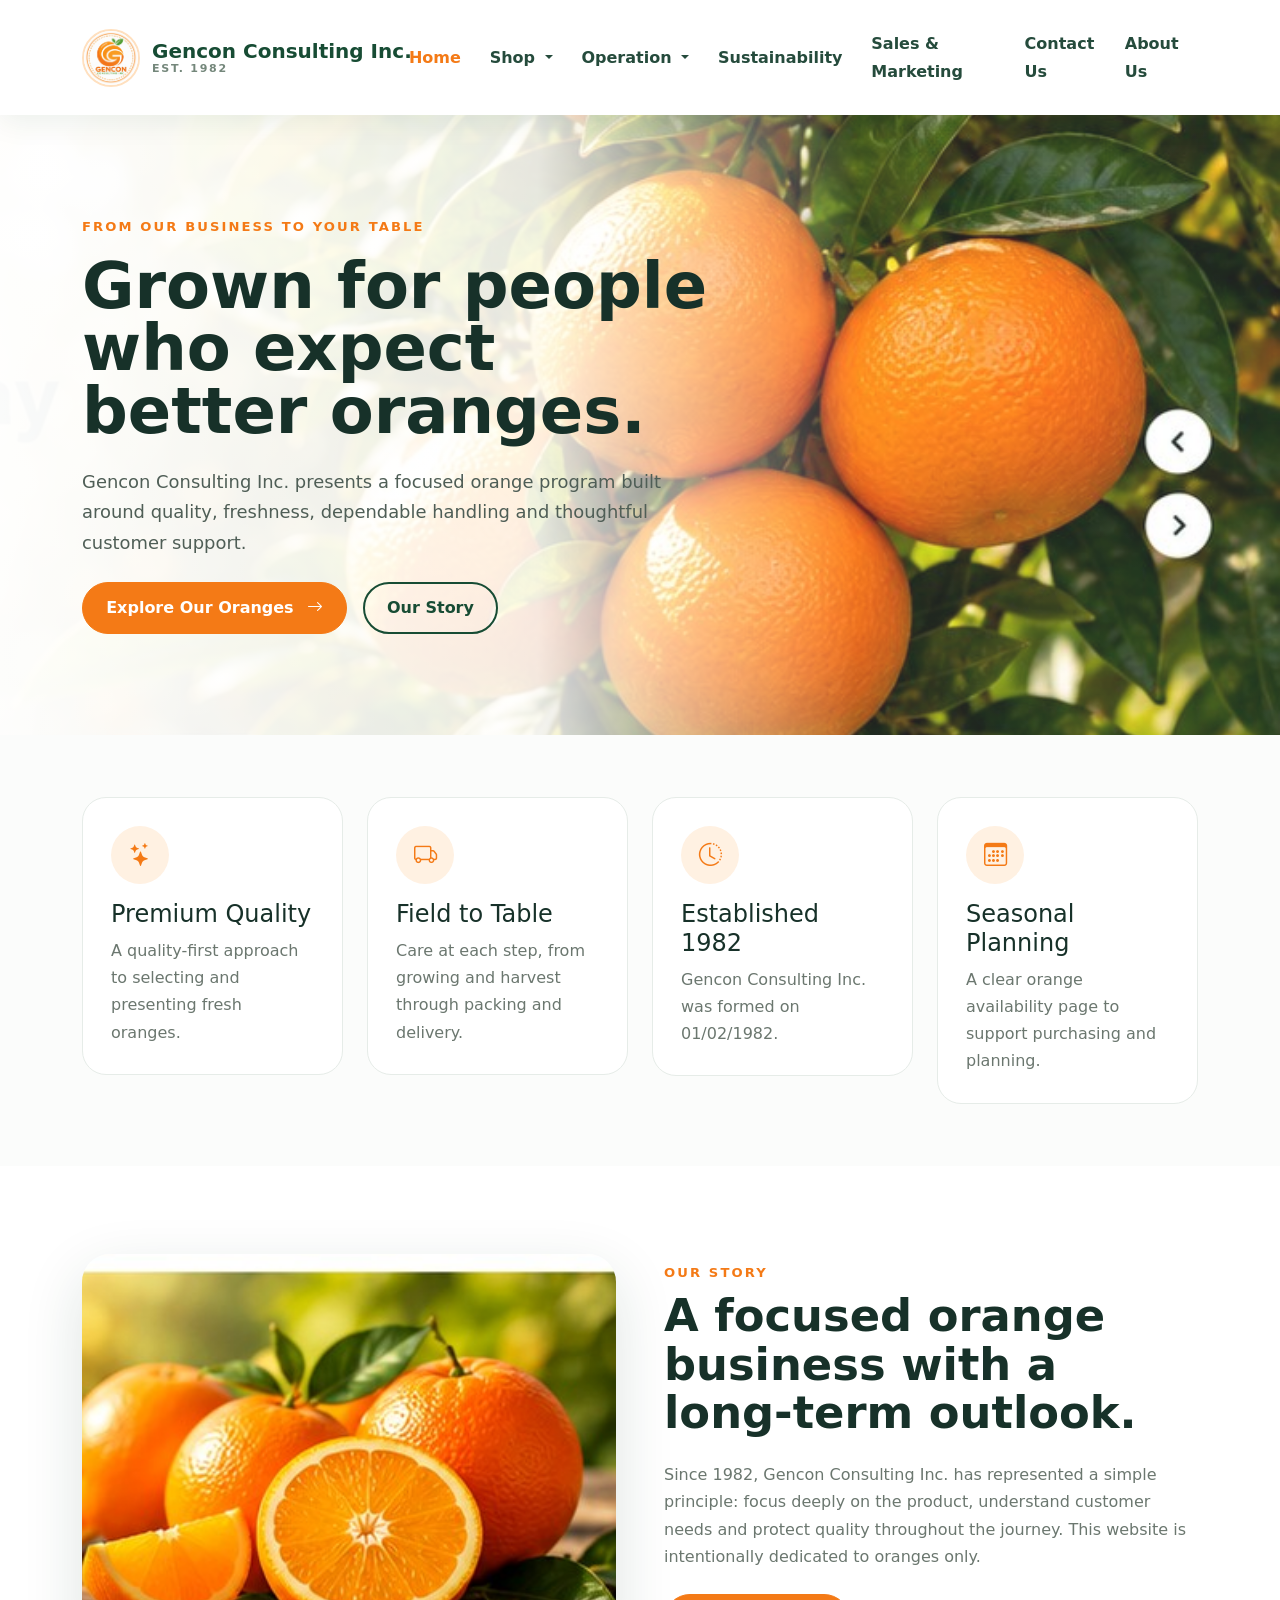
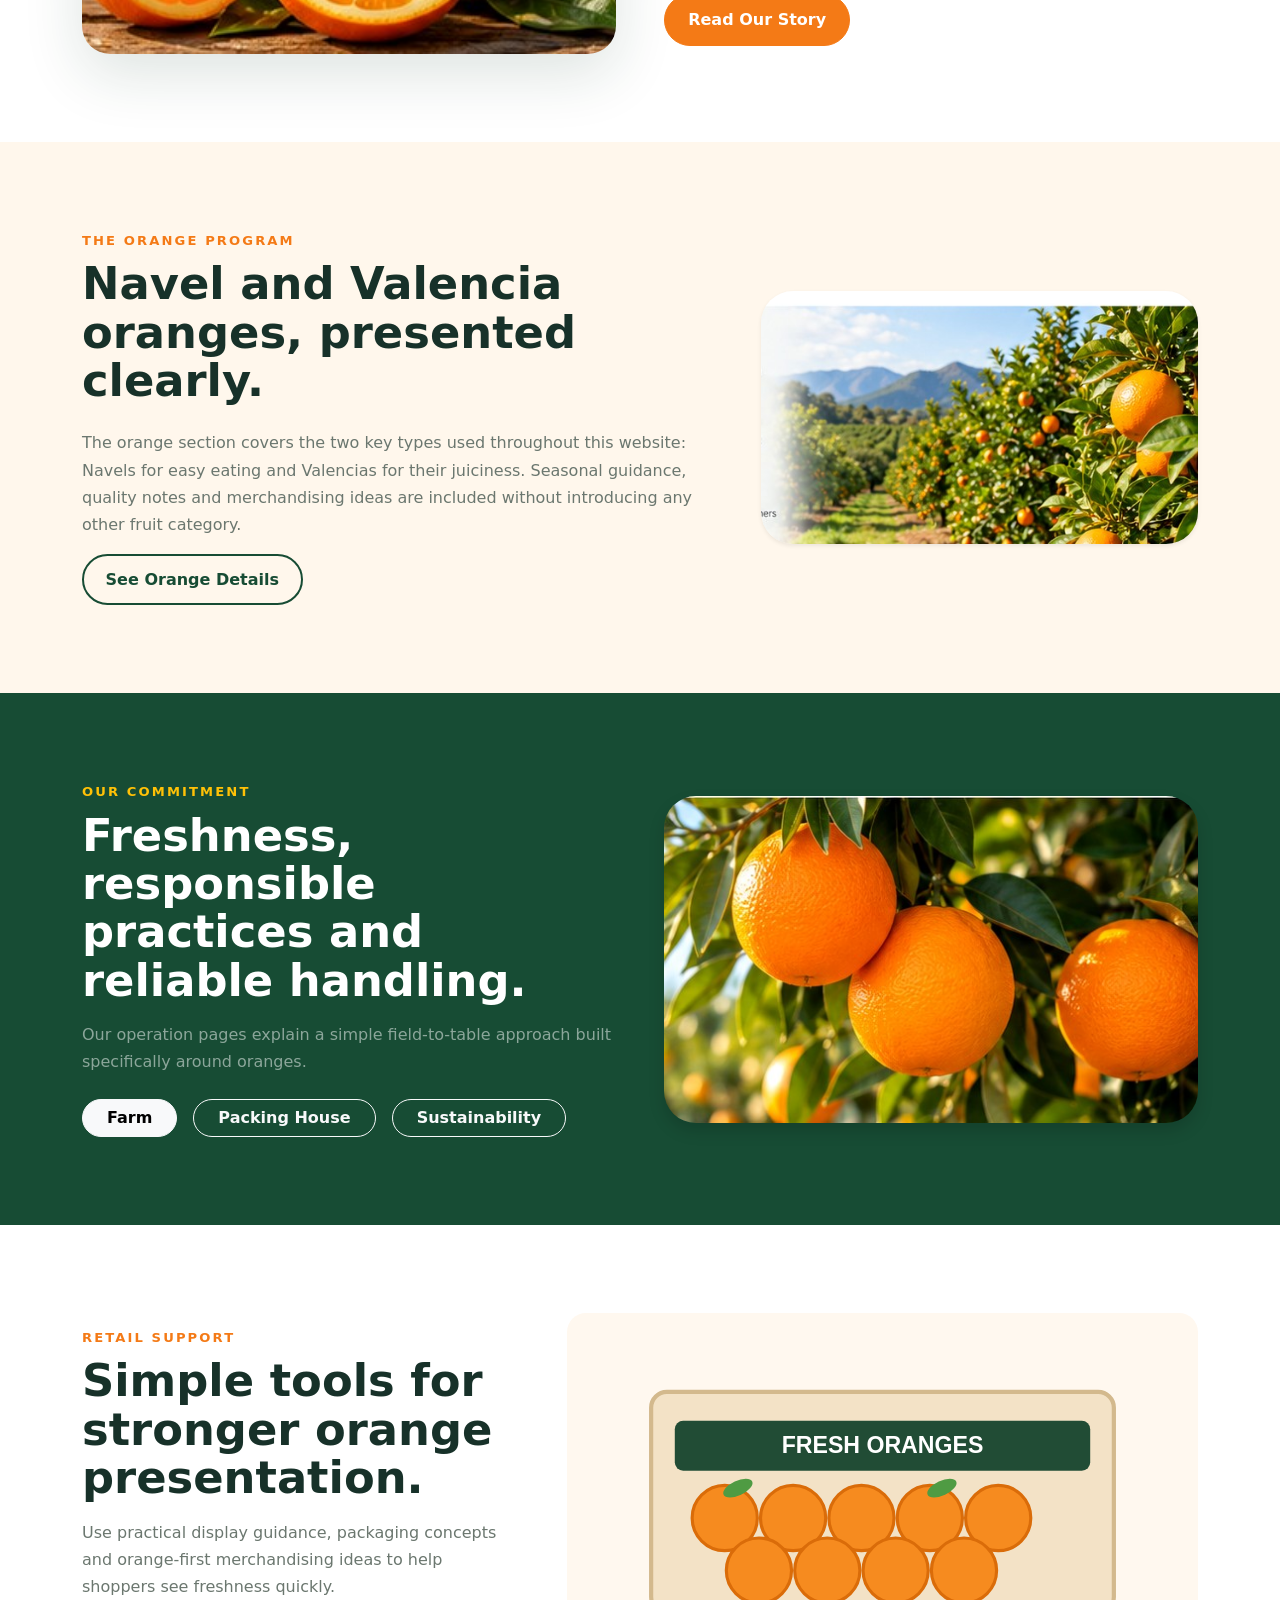
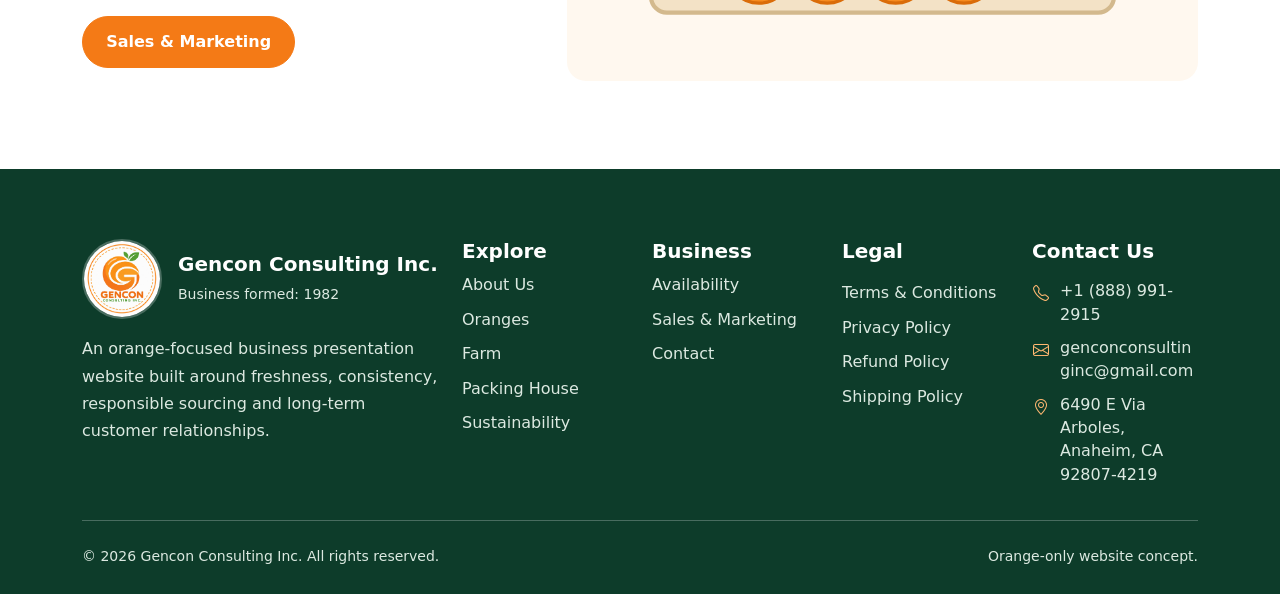
==== index.html @ 25b32a92 "new" ====
<!DOCTYPE html>
<html lang="en">
 <head>
  <meta charset="utf-8"/>
  <meta content="width=device-width, initial-scale=1" name="viewport"/>
  <title>
   Home | Gencon Consulting Inc.
  </title>
  <meta content="Orange-only corporate website for Gencon Consulting Inc., formed 01/02/1982." name="description"/>
  <link href="https://cdn.jsdelivr.net/npm/bootstrap@5.3.3/dist/css/bootstrap.min.css" rel="stylesheet"/>
  <link href="https://cdn.jsdelivr.net/npm/bootstrap-icons@1.11.3/font/bootstrap-icons.min.css" rel="stylesheet"/>
  <link href="assets/css/style.css" rel="stylesheet"/>
 </head>
 <body>

  <nav class="navbar navbar-expand-lg navbar-light sticky-top">
   <div class="container py-2">
    <a class="navbar-brand" href="/">
     <img alt="Gencon Consulting Inc. orange logo" class="brand-logo" src="assets/img/gencon-logo.jpg"/>
     <span class="brand-name">
      Gencon Consulting Inc.
      <small>
        EST. 1982
      </small>
     </span>
    </a>
    <button aria-controls="mainNav" aria-expanded="false" aria-label="Toggle navigation" class="navbar-toggler border-0" data-bs-target="#mainNav" data-bs-toggle="collapse" type="button">
     <span class="navbar-toggler-icon">
     </span>
    </button>
    <div class="collapse navbar-collapse" id="mainNav">
     <ul class="navbar-nav ms-auto align-items-lg-center">
      <li class="nav-item">
       <a class="nav-link active" href="/">
        Home
       </a>
      </li>
      <li class="nav-item dropdown">
       <a class="nav-link dropdown-toggle" data-bs-toggle="dropdown" href="#" role="button" aria-expanded="false">
        Shop
       </a>
       <ul class="dropdown-menu border-0 shadow">
        <li><a class="dropdown-item" href="oranges.html">Oranges</a></li>
        <li><a class="dropdown-item" href="california-oranges.html">California Oranges</a></li>
       </ul>
      </li>
      <li class="nav-item dropdown">
       <a class="nav-link dropdown-toggle" data-bs-toggle="dropdown" href="#" role="button">
        Operation
       </a>
       <ul class="dropdown-menu border-0 shadow">
        <li>
         <a class="dropdown-item" href="farm.html">
          Farm
         </a>
        </li>
        <li>
         <a class="dropdown-item" href="packing-house.html">
          Packing House
         </a>
        </li>
        <li>
         <a class="dropdown-item" href="seasonal-availability.html">
          Seasonal Availability
         </a>
        </li>
       </ul>
      </li>
<li class="nav-item">
       <a class="nav-link" href="sustainability.html">
        Sustainability
       </a>
      </li>
      <li class="nav-item">
       <a class="nav-link" href="sales-marketing.html">
        Sales &amp; Marketing
       </a>
      </li>
      <li class="nav-item">
       <a class="nav-link" href="contact.html">
        Contact Us
       </a>
      </li>
      <li class="nav-item">
       <a class="nav-link" href="about.html">
        About Us
       </a>
      </li>
     </ul>
    </div>
   </div>
  </nav>
  <section class="hero">
   <div class="container">
    <div class="row">
     <div class="col-lg-7">
      <div class="eyebrow mb-3">
       From our business to your table
      </div>
      <h1>
       Grown for people who expect better oranges.
      </h1>
      <p class="mt-4">
       Gencon Consulting Inc. presents a focused orange program built around quality, freshness, dependable handling and thoughtful customer support.
      </p>
      <div class="d-flex flex-wrap gap-3 mt-4">
       <a class="btn btn-orange" href="oranges.html">
        Explore Our Oranges
        <i class="bi bi-arrow-right ms-2">
        </i>
       </a>
       <a class="btn btn-outline-green" href="about.html">
        Our Story
       </a>
      </div>
     </div>
    </div>
   </div>
  </section>
  <section class="section-sm soft-bg">
   <div class="container">
    <div class="row g-4">
     <div class="col-md-6 col-lg-3">
      <div class="feature-card">
       <div class="icon-badge">
        <i class="bi bi-stars">
        </i>
       </div>
       <h4>
        Premium Quality
       </h4>
       <p class="text-muted2 mb-0">
        A quality-first approach to selecting and presenting fresh oranges.
       </p>
      </div>
     </div>
     <div class="col-md-6 col-lg-3">
      <div class="feature-card">
       <div class="icon-badge">
        <i class="bi bi-truck">
        </i>
       </div>
       <h4>
        Field to Table
       </h4>
       <p class="text-muted2 mb-0">
        Care at each step, from growing and harvest through packing and delivery.
       </p>
      </div>
     </div>
     <div class="col-md-6 col-lg-3">
      <div class="feature-card">
       <div class="icon-badge">
        <i class="bi bi-clock-history">
        </i>
       </div>
       <h4>
        Established 1982
       </h4>
       <p class="text-muted2 mb-0">
        Gencon Consulting Inc. was formed on 01/02/1982.
       </p>
      </div>
     </div>
     <div class="col-md-6 col-lg-3">
      <div class="feature-card">
       <div class="icon-badge">
        <i class="bi bi-calendar3">
        </i>
       </div>
       <h4>
        Seasonal Planning
       </h4>
       <p class="text-muted2 mb-0">
        A clear orange availability page to support purchasing and planning.
       </p>
      </div>
     </div>
    </div>
   </div>
  </section>
  <section class="section">
   <div class="container">
    <div class="row align-items-center g-5">
     <div class="col-lg-6">
      <div class="photo-card ratio ratio-4x3">
       <img alt="Fresh oranges" src="assets/img/fresh-oranges.jpg"/>
      </div>
     </div>
     <div class="col-lg-6">
      <div class="section-eyebrow">
       Our Story
      </div>
      <h2 class="section-title mt-2">
       A focused orange business with a long-term outlook.
      </h2>
      <p class="text-muted2 mt-4">
       Since 1982, Gencon Consulting Inc. has represented a simple principle: focus deeply on the product, understand customer needs and protect quality throughout the journey. This website is intentionally dedicated to oranges only.
      </p>
      <a class="btn btn-orange mt-2" href="about.html">
       Read Our Story
      </a>
     </div>
    </div>
   </div>
  </section>
  <section class="section orange-bg">
   <div class="container">
    <div class="row align-items-center g-5">
     <div class="col-lg-5 order-lg-2">
      <img alt="Orange orchard" class="rounded-5 shadow-sm w-100" src="assets/img/orchard-row.jpg"/>
     </div>
     <div class="col-lg-7">
      <div class="section-eyebrow">
       The Orange Program
      </div>
      <h2 class="section-title mt-2">
       Navel and Valencia oranges, presented clearly.
      </h2>
      <p class="text-muted2 mt-4">
       The orange section covers the two key types used throughout this website: Navels for easy eating and Valencias for their juiciness. Seasonal guidance, quality notes and merchandising ideas are included without introducing any other fruit category.
      </p>
      <a class="btn btn-outline-green" href="oranges.html">
       See Orange Details
      </a>
     </div>
    </div>
   </div>
  </section>
  <section class="section band-green">
   <div class="container">
    <div class="row align-items-center g-5">
     <div class="col-lg-6">
      <div class="section-eyebrow text-warning">
       Our Commitment
      </div>
      <h2 class="section-title text-white mt-2">
       Freshness, responsible practices and reliable handling.
      </h2>
      <p class="text-white-50 mt-3">
       Our operation pages explain a simple field-to-table approach built specifically around oranges.
      </p>
      <div class="d-flex gap-3 flex-wrap mt-4">
       <a class="btn btn-light rounded-pill fw-bold px-4" href="farm.html">
        Farm
       </a>
       <a class="btn btn-outline-light rounded-pill fw-bold px-4" href="packing-house.html">
        Packing House
       </a>
       <a class="btn btn-outline-light rounded-pill fw-bold px-4" href="sustainability.html">
        Sustainability
       </a>
      </div>
     </div>
     <div class="col-lg-6">
      <img alt="Oranges on a tree" class="rounded-5 shadow w-100" src="assets/img/orange-cluster.jpg"/>
     </div>
    </div>
   </div>
  </section>
  <section class="section">
   <div class="container">
    <div class="row align-items-center g-5">
     <div class="col-lg-5">
      <div class="section-eyebrow">
       Retail Support
      </div>
      <h2 class="section-title mt-2">
       Simple tools for stronger orange presentation.
      </h2>
      <p class="text-muted2 mt-3">
       Use practical display guidance, packaging concepts and orange-first merchandising ideas to help shoppers see freshness quickly.
      </p>
      <a class="btn btn-orange" href="sales-marketing.html">
       Sales &amp; Marketing
      </a>
     </div>
     <div class="col-lg-7">
      <img alt="Orange retail display illustration" class="w-100" src="assets/img/retail-display.svg"/>
     </div>
    </div>
   </div>
  </section>
  <footer class="footer mt-0">
   <div class="container">
    <div class="row g-4">
     <div class="col-lg-4">
      <div class="d-flex align-items-center gap-3 mb-3">
       <img alt="Gencon Consulting Inc. logo" class="footer-logo" src="assets/img/gencon-logo.jpg"/>
       <div>
        <h5 class="mb-1">
         Gencon Consulting Inc.
        </h5>
        <small>
         Business formed: 1982
        </small>
       </div>
      </div>
      <p class="mb-0">
       An orange-focused business presentation website built around freshness, consistency, responsible sourcing and long-term customer relationships.
      </p>
     </div>
     <div class="col-6 col-lg-2">
      <h5>
       Explore
      </h5>
      <a href="about.html">
       About Us
      </a>
      <a href="oranges.html">
       Oranges
      </a>
      <a href="farm.html">
       Farm
      </a>
      <a href="packing-house.html">
       Packing House
      </a>
      <a href="sustainability.html">
       Sustainability
      </a>
     </div>
     <div class="col-6 col-lg-2">
      <h5>
       Business
      </h5>
      <a href="seasonal-availability.html">
       Availability
      </a>
      <a href="sales-marketing.html">
       Sales &amp; Marketing
      </a>
      <a href="contact.html">
       Contact
      </a>
     </div>
     <div class="col-lg-4 footer-links-contact">
      <div class="row g-4">
       <div class="col-sm-6">
        <h5>
         Legal
        </h5>
        <a href="terms-and-conditions.html">
         Terms &amp; Conditions
        </a>
        <a href="privacy-policy.html">
         Privacy Policy
        </a>
        <a href="refund-policy.html">
         Refund Policy
        </a>
        <a href="shipping-information.html">
         Shipping Policy
        </a>
       </div>
       <div class="col-sm-6">
        <h5>
         Contact Us
        </h5>
        <div class="footer-contact">
         <div class="footer-contact-item">
          <i aria-hidden="true" class="bi bi-telephone">
          </i>
          <a href="tel:+18889912915">
           +1 (888) 991-2915
          </a>
         </div>
         <div class="footer-contact-item">
          <i aria-hidden="true" class="bi bi-envelope">
          </i>
          <a href="mailto:genconconsultinginc@gmail.com">
           genconconsultinginc@gmail.com
          </a>
         </div>
         <div class="footer-contact-item">
          <i aria-hidden="true" class="bi bi-geo-alt">
          </i>
          <span>
           6490 E Via Arboles, Anaheim, CA 92807-4219
          </span>
         </div>
        </div>
       </div>
      </div>
     </div>
    </div>
    <hr class="border-light opacity-25 my-4"/>
    <div class="d-flex justify-content-between flex-wrap gap-2 small">
     <span>
      © 2026 Gencon Consulting Inc. All rights reserved.
     </span>
     <span>
      Orange-only website concept.
     </span>
    </div>
   </div>
  </footer>
  <a aria-label="Back to top" class="back-to-top" href="#">
   <i class="bi bi-arrow-up">
   </i>
  </a>
  <script src="https://cdn.jsdelivr.net/npm/bootstrap@5.3.3/dist/js/bootstrap.bundle.min.js">
  </script>
  <script src="assets/js/main.js">
  </script>
 </body>
</html>
---- assets/css/style.css ----
:root {
  --orange:#f47a16;
  --orange-dark:#d95f00;
  --green:#174c34;
  --green-2:#2f7d4b;
  --cream:#fff8ef;
  --ink:#173129;
  --muted:#6b776f;
  --line:#e6ece8;
}
* {
  box-sizing:border-box
}
body {
  font-family:Inter,system-ui,-apple-system,Segoe UI,Roboto,Arial,sans-serif;
  color:var(--ink);
  background:#fff;
  line-height:1.7
}
a {
  text-decoration:none
}
img {
  max-width:100%
}
.top-strip {
  background:var(--green);
  color:#fff;
  font-size:.86rem;
  padding:.42rem 0
}
.navbar {
  background:#fff;
  box-shadow:0 6px 28px rgba(15,65,43,.08)
}
.navbar-brand {
  display:flex;
  align-items:center;
  gap:.75rem;
  color:var(--green)!important;
  font-weight:800;
  line-height:1.15
}
.brand-logo {
  width:58px;
  height:58px;
  object-fit:cover;
  border-radius:50%;
  border:2px solid #ffe0bf
}
.brand-name small {
  display:block;
  font-size:.69rem;
  letter-spacing:.16em;
  color:#74877b;
  font-weight:700
}
.nav-link {
  font-weight:700;
  color:#254b3c!important;
  padding:.9rem .9rem!important
}
.nav-link:hover,.nav-link.active {
  color:var(--orange)!important
}
.btn-orange {
  background:var(--orange);
  border-color:var(--orange);
  color:#fff;
  font-weight:800;
  border-radius:999px;
  padding:.8rem 1.45rem
}
.btn-orange:hover {
  background:var(--orange-dark);
  border-color:var(--orange-dark);
  color:#fff
}
.btn-outline-green {
  border:2px solid var(--green);
  color:var(--green);
  font-weight:800;
  border-radius:999px;
  padding:.72rem 1.35rem
}
.btn-outline-green:hover {
  background:var(--green);
  color:#fff
}
.hero {
  position:relative;
  min-height:620px;
  background:linear-gradient(90deg,rgba(255,255,255,.98) 0%,rgba(255,255,255,.87) 42%,rgba(255,255,255,.12) 67%),url('../img/hero-oranges.jpg') center/cover no-repeat;
  display:flex;
  align-items:center
}
.hero .eyebrow,.section-eyebrow {
  color:var(--orange);
  font-weight:900;
  letter-spacing:.16em;
  text-transform:uppercase;
  font-size:.82rem
}
.hero h1 {
  font-size:clamp(3rem,5vw,5.7rem);
  line-height:.98;
  font-weight:900;
  max-width:780px
}
.hero p {
  font-size:1.12rem;
  max-width:610px;
  color:#4f5e56
}
.section {
  padding:88px 0
}
.section-sm {
  padding:62px 0
}
.section-title {
  font-weight:900;
  line-height:1.08;
  font-size:clamp(2rem,3.5vw,3.8rem)
}
.text-muted2 {
  color:var(--muted)
}
.feature-card {
 
  border:1px solid var(--line);
  border-radius:24px;
  background:#fff;
  padding:28px;
  transition:.25s ease
}
.feature-card:hover {
  transform:translateY(-5px);
  box-shadow:0 18px 45px rgba(26,70,49,.1)
}
.icon-badge {
  width:58px;
  height:58px;
  border-radius:50%;
  display:grid;
  place-items:center;
  background:#fff1e2;
  color:var(--orange);
  font-size:1.45rem;
  margin-bottom:1rem
}
.photo-card {
  border-radius:28px;
  overflow:hidden;
  box-shadow:0 20px 60px rgba(19,64,43,.14)
}
.photo-card img {
  width:100%;
  height:100%;
  object-fit:cover
}
.band-green {
  background:var(--green);
  color:#fff
}
.band-orange {
  background:linear-gradient(135deg,#f28a2a,#f56b0a);
  color:#fff
}
.info-chip {
  display:inline-flex;
  align-items:center;
  gap:.45rem;
  padding:.45rem .8rem;
  border-radius:999px;
  background:#fff1e3;
  color:#a84d00;
  font-weight:800;
  font-size:.87rem
}
.page-hero {
  padding:120px 0 90px;
  background:linear-gradient(90deg,rgba(18,68,46,.92),rgba(18,68,46,.54)),url('../img/orange-cluster.jpg') center/cover;
  color:#fff
}
.page-hero h1 {
  font-weight:900;
  font-size:clamp(2.7rem,5vw,5rem)
}
.page-hero p {
  max-width:720px;
  font-size:1.12rem;
  color:rgba(255,255,255,.88)
}
.breadcrumb-item+.breadcrumb-item::before {
  color:rgba(255,255,255,.6)
}
.breadcrumb a,.breadcrumb-item.active {
  color:#fff
}
.timeline {
  position:relative;
  padding-left:38px
}
.timeline:before {
  content:"";
  position:absolute;
  left:10px;
  top:6px;
  bottom:6px;
  width:3px;
  background:#ffd4ac
}
.timeline-item {
  position:relative;
  padding:0 0 38px
}
.timeline-item:before {
  content:"";
  position:absolute;
  left:-34px;
  top:7px;
  width:17px;
  height:17px;
  border-radius:50%;
  background:var(--orange);
  box-shadow:0 0 0 6px #fff1e4
}
.timeline-year {
  font-weight:900;
  color:var(--orange);
  font-size:1.35rem
}
.orange-tabs .nav-link {
  border:1px solid var(--line);
  margin-right:.6rem;
  border-radius:999px!important;
  color:var(--green)!important;
  background:#fff
}
.orange-tabs .nav-link.active {
  background:var(--orange)!important;
  color:#fff!important;
  border-color:var(--orange)!important
}
.availability-table {
  overflow:hidden;
  border-radius:20px;
  border:1px solid var(--line)
}
.availability-table .month {
  font-size:.74rem;
  text-transform:uppercase;
  font-weight:900;
  color:#617168
}
.availability-bar {
  height:12px;
  background:#edf1ee;
  border-radius:10px;
  overflow:hidden
}
.availability-fill {
  height:100%;
  background:linear-gradient(90deg,#f6a140,#f36e0a);
  border-radius:10px
}
.soft-bg {
  background:#fbfcfb
}
.orange-bg {
  background:#fff7ec
}
.form-control,.form-select {
  border-radius:14px;
  padding:.82rem 1rem;
  border:1px solid #dfe7e2
}
.form-control:focus,.form-select:focus {
  border-color:#f6a15c;
  box-shadow:0 0 0 .2rem rgba(244,122,22,.12)
}
.footer {
  background:#0d3c2a;
  color:#dce9e1;
  padding:70px 0 25px
}
.footer h5 {
  color:#fff;
  font-weight:900
}
.footer a {
  color:#dce9e1;
  display:block;
  margin:.45rem 0
}
.footer a:hover {
  color:#ffb872
}
.footer-logo {
  width:80px;
  height:80px;
  border-radius:50%;
  object-fit:cover;
  border:2px solid rgba(255,255,255,.25)
}
.footer-links-contact h5 {
  margin-bottom: 1rem;
}
.footer-contact {
  margin-top: 0.15rem;
}
.footer-contact-item {
  display: flex;
  align-items: flex-start;
  gap: 0.65rem;
  margin: 0.65rem 0;
  line-height: 1.45;
}
.footer-contact-item i {
  flex: 0 0 1.1rem;
  width: 1.1rem;
  margin-top: 0.18rem;
  color: #ffb872;
  font-size: 1rem;
  text-align: center;
}
.footer-contact-item a, .footer-contact-item span {
  display: inline;
  margin: 0;
  overflow-wrap: anywhere;
}
.legal-copy h2 {
  font-weight:900;
  margin-top:2rem
}
.legal-copy h3 {
  font-weight:800;
  margin-top:1.5rem
}
.legal-copy p,.legal-copy li {
  color:#52635a
}
.card-clean {
  border:1px solid var(--line);
  border-radius:24px;
  overflow:hidden;
  background:#fff
}
.card-clean .card-body {
  padding:28px
}
.stat {
  border-left:4px solid var(--orange);
  padding-left:18px
}
.stat strong {
  display:block;
  font-size:1.7rem;
  color:var(--green)
}
.back-to-top {
  position:fixed;
  right:18px;
  bottom:18px;
  width:46px;
  height:46px;
  border-radius:50%;
  display:none;
  place-items:center;
  background:var(--green);
  color:#fff;
  z-index:1000;
  box-shadow:0 10px 25px rgba(0,0,0,.18)
}
@media (max-width:991.98px) {
  .hero {
    min-height:560px;
    background:linear-gradient(90deg,rgba(255,255,255,.96),rgba(255,255,255,.78)),url('../img/hero-oranges.jpg') center/cover
  }
  .navbar-collapse {
    padding:1rem 0
  }
  .page-hero {
    padding:90px 0 70px
  }
}
@media (max-width:575.98px) {
  .brand-name {
    font-size:.95rem
  }
  .brand-logo {
    width:48px;
    height:48px
  }
  .hero {
    min-height:520px
  }
  .section {
    padding:68px 0
  }
}


/* Added shopping and California orange pages */
.shop-page { background:#fffdf9; }
.shop-content { max-width:1180px; }
.shop-intro { text-align:center; max-width:900px; margin:0 auto; }
.shop-intro img { width:210px; height:210px; object-fit:contain; }
.product-card { border:1px solid var(--line); border-radius:22px; overflow:hidden; height:100%; background:#fff; transition:.25s ease; }
.product-card:hover { transform:translateY(-5px); box-shadow:0 18px 40px rgba(26,70,49,.10); }
.product-card .product-img { width:100%; height:230px; object-fit:contain; padding:20px; background:#fffaf4; }
.product-card .card-body { padding:22px; }
.product-price { color:var(--orange); font-size:1.35rem; font-weight:900; }
.shipping-content { max-width:1050px; }
.shipping-content figure { margin:25px auto 35px; text-align:center; }
.shipping-content figure img { width:100%; max-height:480px; object-fit:cover; border-radius:24px; box-shadow:0 18px 45px rgba(19,64,43,.12); }
.shipping-content figcaption { margin-top:10px; color:var(--muted); font-size:.9rem; }
.shipping-content .notice { border-left:5px solid var(--orange); background:#fff5e9; border-radius:12px; padding:18px 20px; }
.shipping-content .warning { color:#d93f22; font-weight:800; }
.shipping-content li { margin-bottom:16px; }
.orange-carousel .carousel-item img { height:390px; object-fit:contain; background:#fffaf4; border-radius:24px; }
.orange-carousel .carousel-caption { background:rgba(23,49,41,.86); border-radius:15px; padding:12px 18px; }
@media(max-width:575.98px){ .orange-carousel .carousel-item img{height:280px;} .product-card .product-img{height:200px;} }
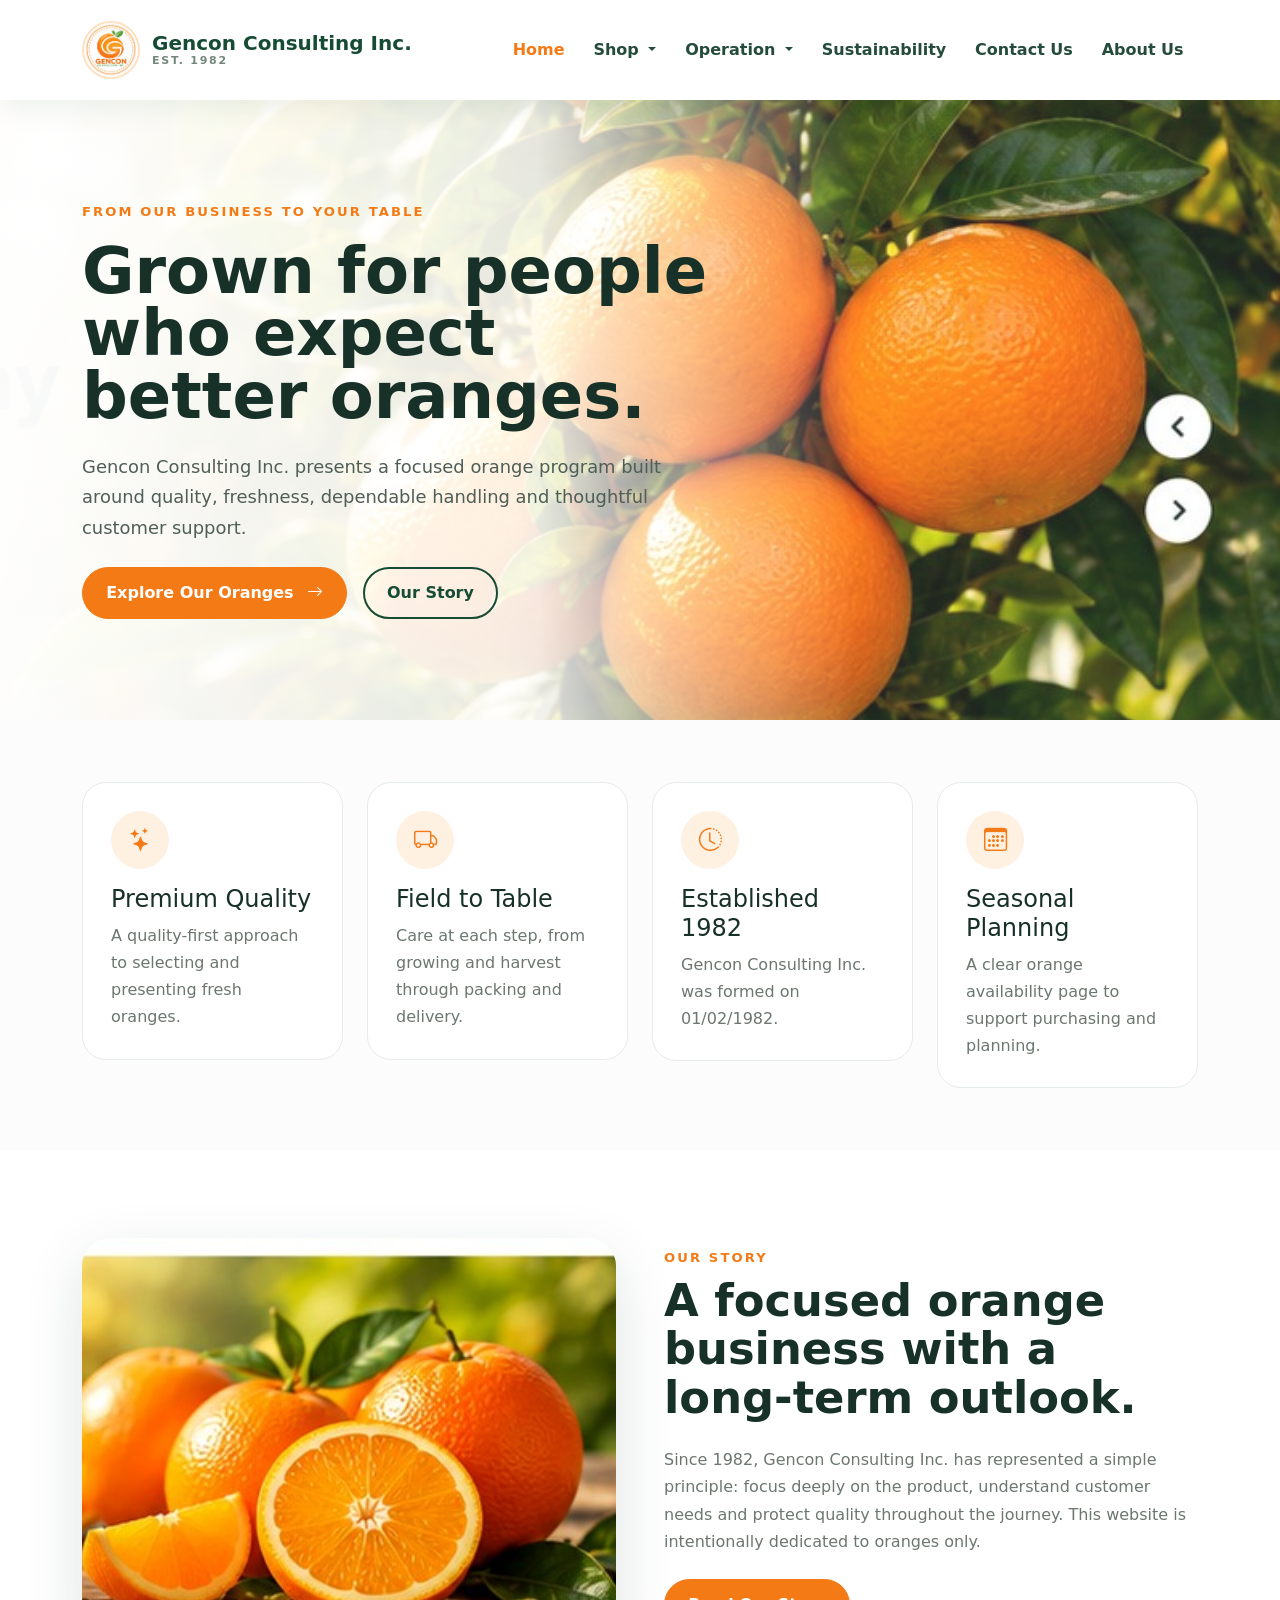
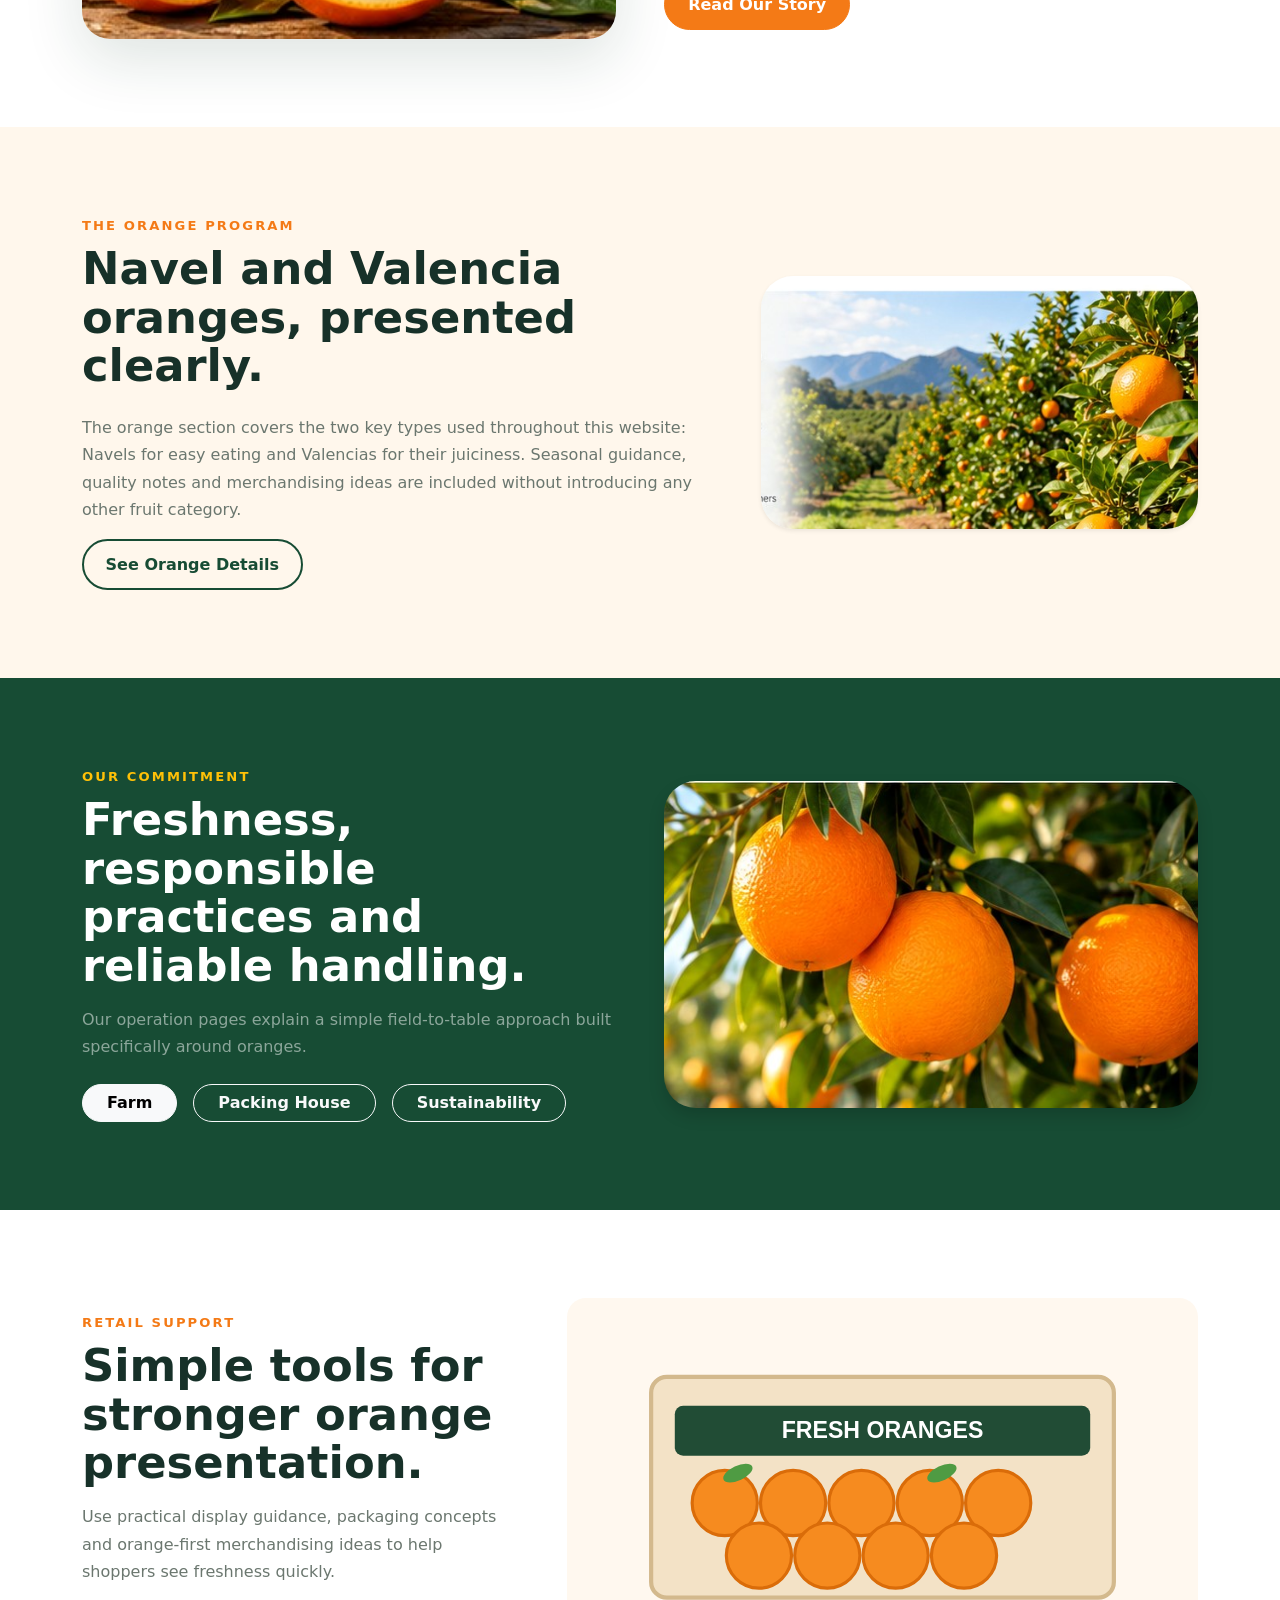
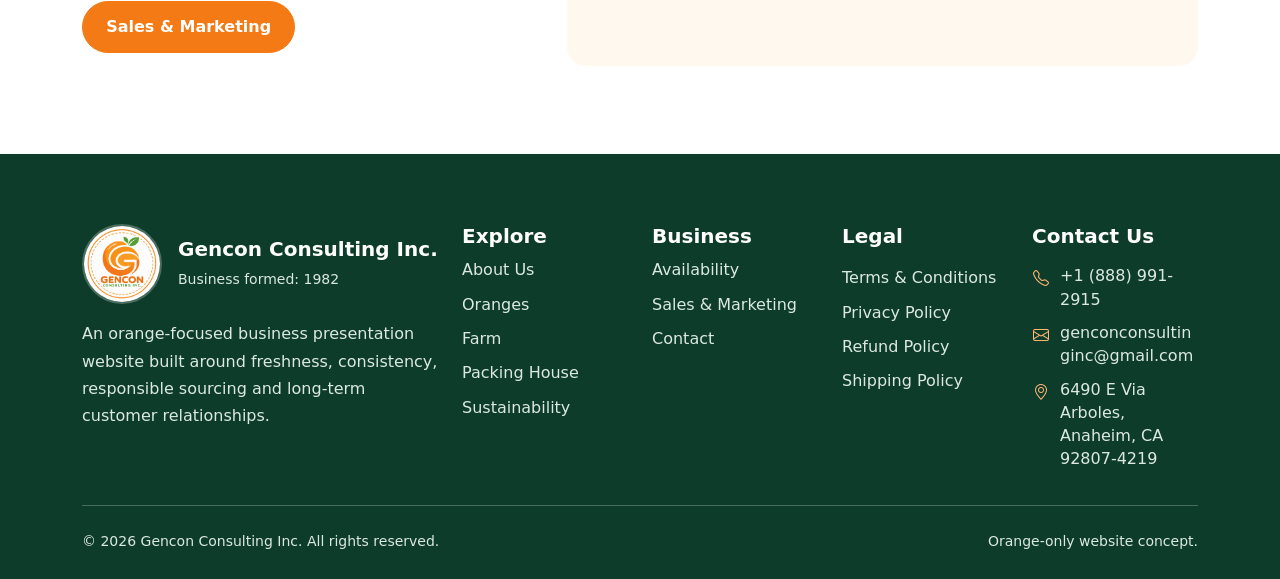
==== commit b741fe6c: "new" ====
--- a/index.html
+++ b/index.html
@@ -64,6 +64,11 @@
           Seasonal Availability
          </a>
         </li>
+        <li>
+       <a class="dropdown-item"href="sales-marketing.html">
+        Sales &amp; Marketing
+       </a>
+      </li>
        </ul>
       </li>
 <li class="nav-item">
@@ -71,11 +76,7 @@
         Sustainability
        </a>
       </li>
-      <li class="nav-item">
-       <a class="nav-link" href="sales-marketing.html">
-        Sales &amp; Marketing
-       </a>
-      </li>
+      
       <li class="nav-item">
        <a class="nav-link" href="contact.html">
         Contact Us
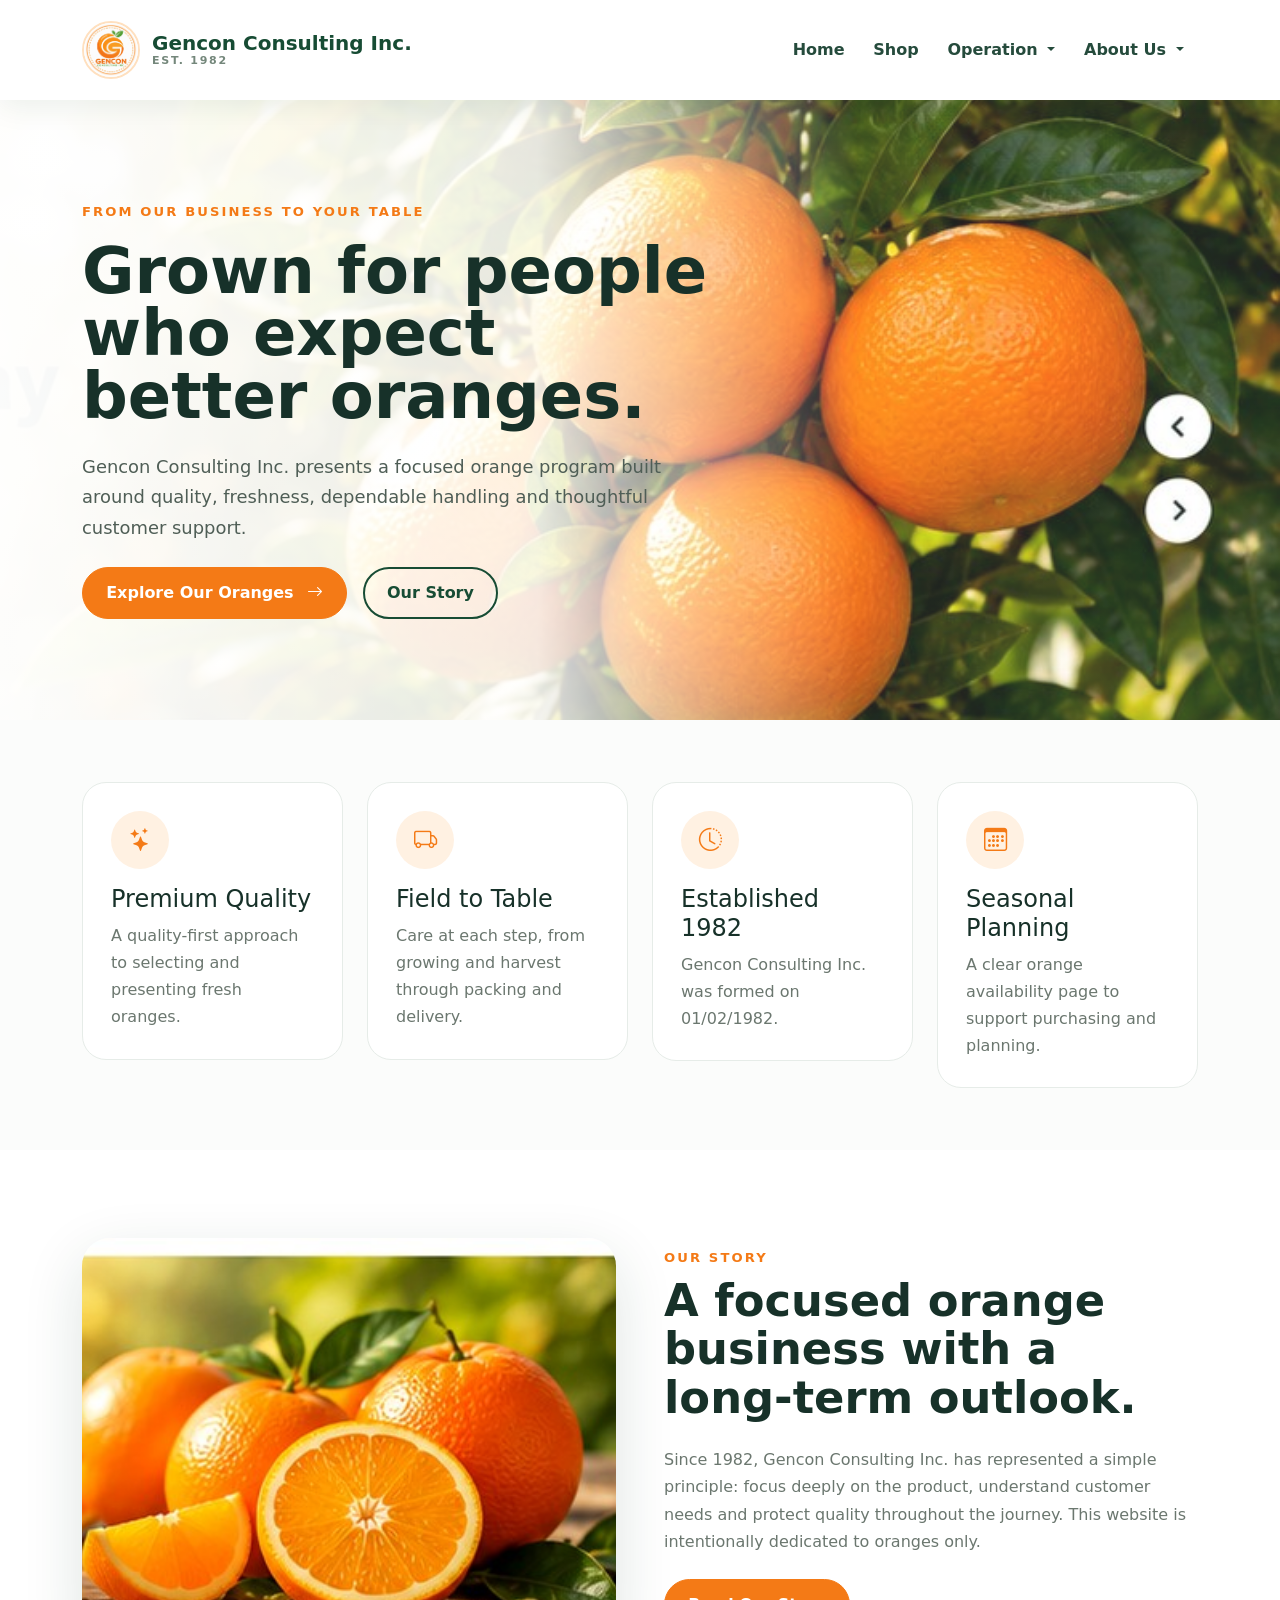
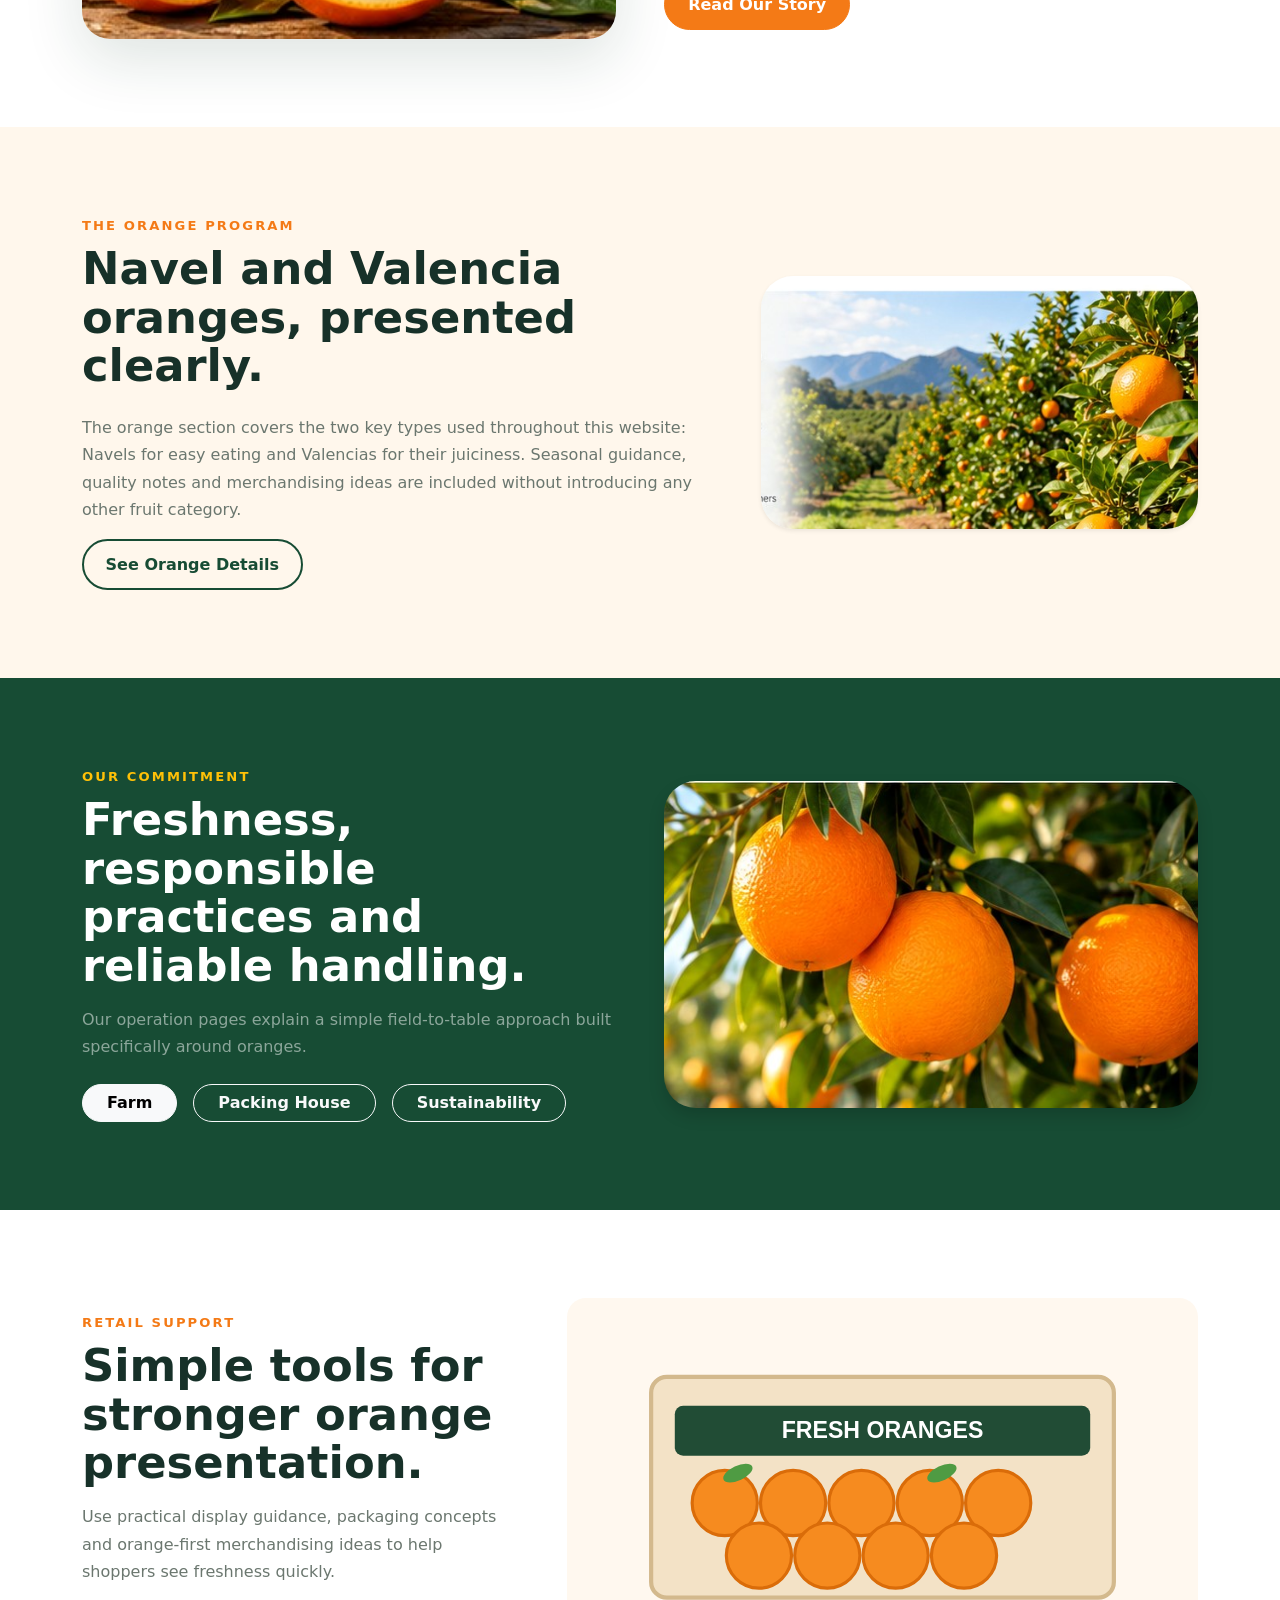
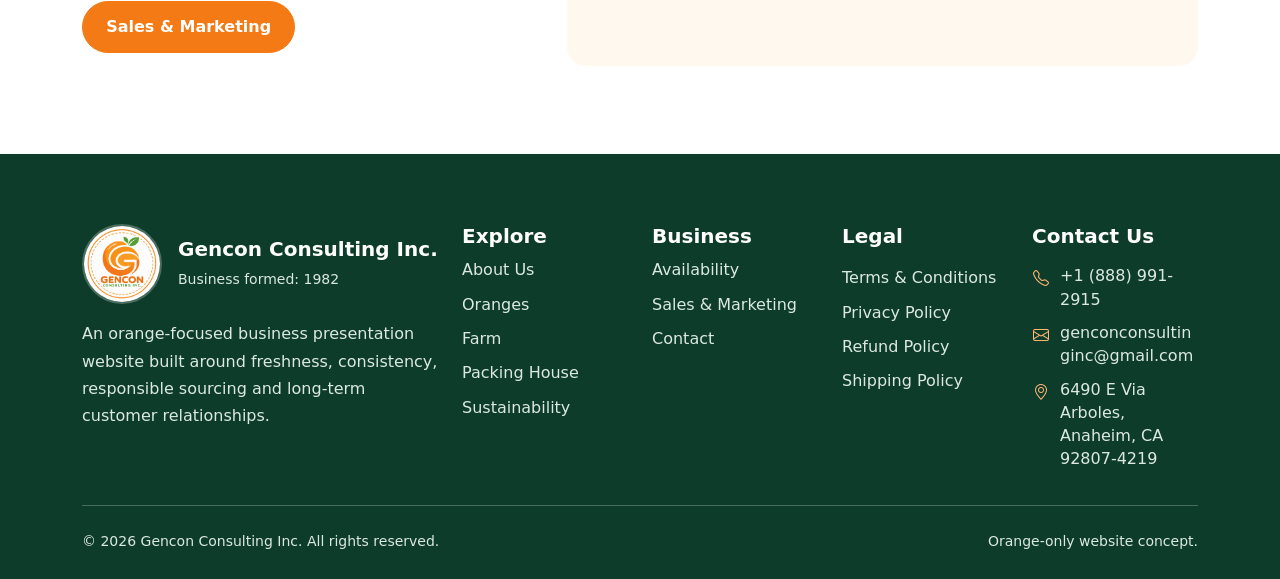
==== commit 97cbcf4e: "new" ====
--- a/index.html
+++ b/index.html
@@ -31,24 +31,21 @@
     <div class="collapse navbar-collapse" id="mainNav">
      <ul class="navbar-nav ms-auto align-items-lg-center">
       <li class="nav-item">
-       <a class="nav-link active" href="/">
+       <a class="nav-link" href="/">
         Home
        </a>
       </li>
-      <li class="nav-item dropdown">
-       <a class="nav-link dropdown-toggle" data-bs-toggle="dropdown" href="#" role="button" aria-expanded="false">
+      <li class="nav-item">
+       <a class="nav-link" href="california-oranges.html">
         Shop
        </a>
-       <ul class="dropdown-menu border-0 shadow">
-        <li><a class="dropdown-item" href="oranges.html">Oranges</a></li>
-        <li><a class="dropdown-item" href="california-oranges.html">California Oranges</a></li>
-       </ul>
       </li>
       <li class="nav-item dropdown">
        <a class="nav-link dropdown-toggle" data-bs-toggle="dropdown" href="#" role="button">
         Operation
        </a>
        <ul class="dropdown-menu border-0 shadow">
+        <li><a class="dropdown-item" href="oranges.html">Oranges</a></li>
         <li>
          <a class="dropdown-item" href="farm.html">
           Farm
@@ -69,23 +66,21 @@
         Sales &amp; Marketing
        </a>
       </li>
+        <a class="dropdown-item"href="sustainability.html">
+        Sustainability
+       </a>
+      </li>
        </ul>
       </li>
-<li class="nav-item">
-       <a class="nav-link" href="sustainability.html">
-        Sustainability
-       </a>
-      </li>
       
-      <li class="nav-item">
-       <a class="nav-link" href="contact.html">
-        Contact Us
-       </a>
-      </li>
-      <li class="nav-item">
-       <a class="nav-link" href="about.html">
+      <li class="nav-item dropdown">
+       <a class="nav-link dropdown-toggle" data-bs-toggle="dropdown" href="#" role="button" aria-expanded="false">
         About Us
        </a>
+       <ul class="dropdown-menu border-0 shadow">
+         <li><a class="dropdown-item" href="about.html">About</a></li>
+         <li><a class="dropdown-item" href="contact.html">Contact US</a></li>
+       </ul>
       </li>
      </ul>
     </div>
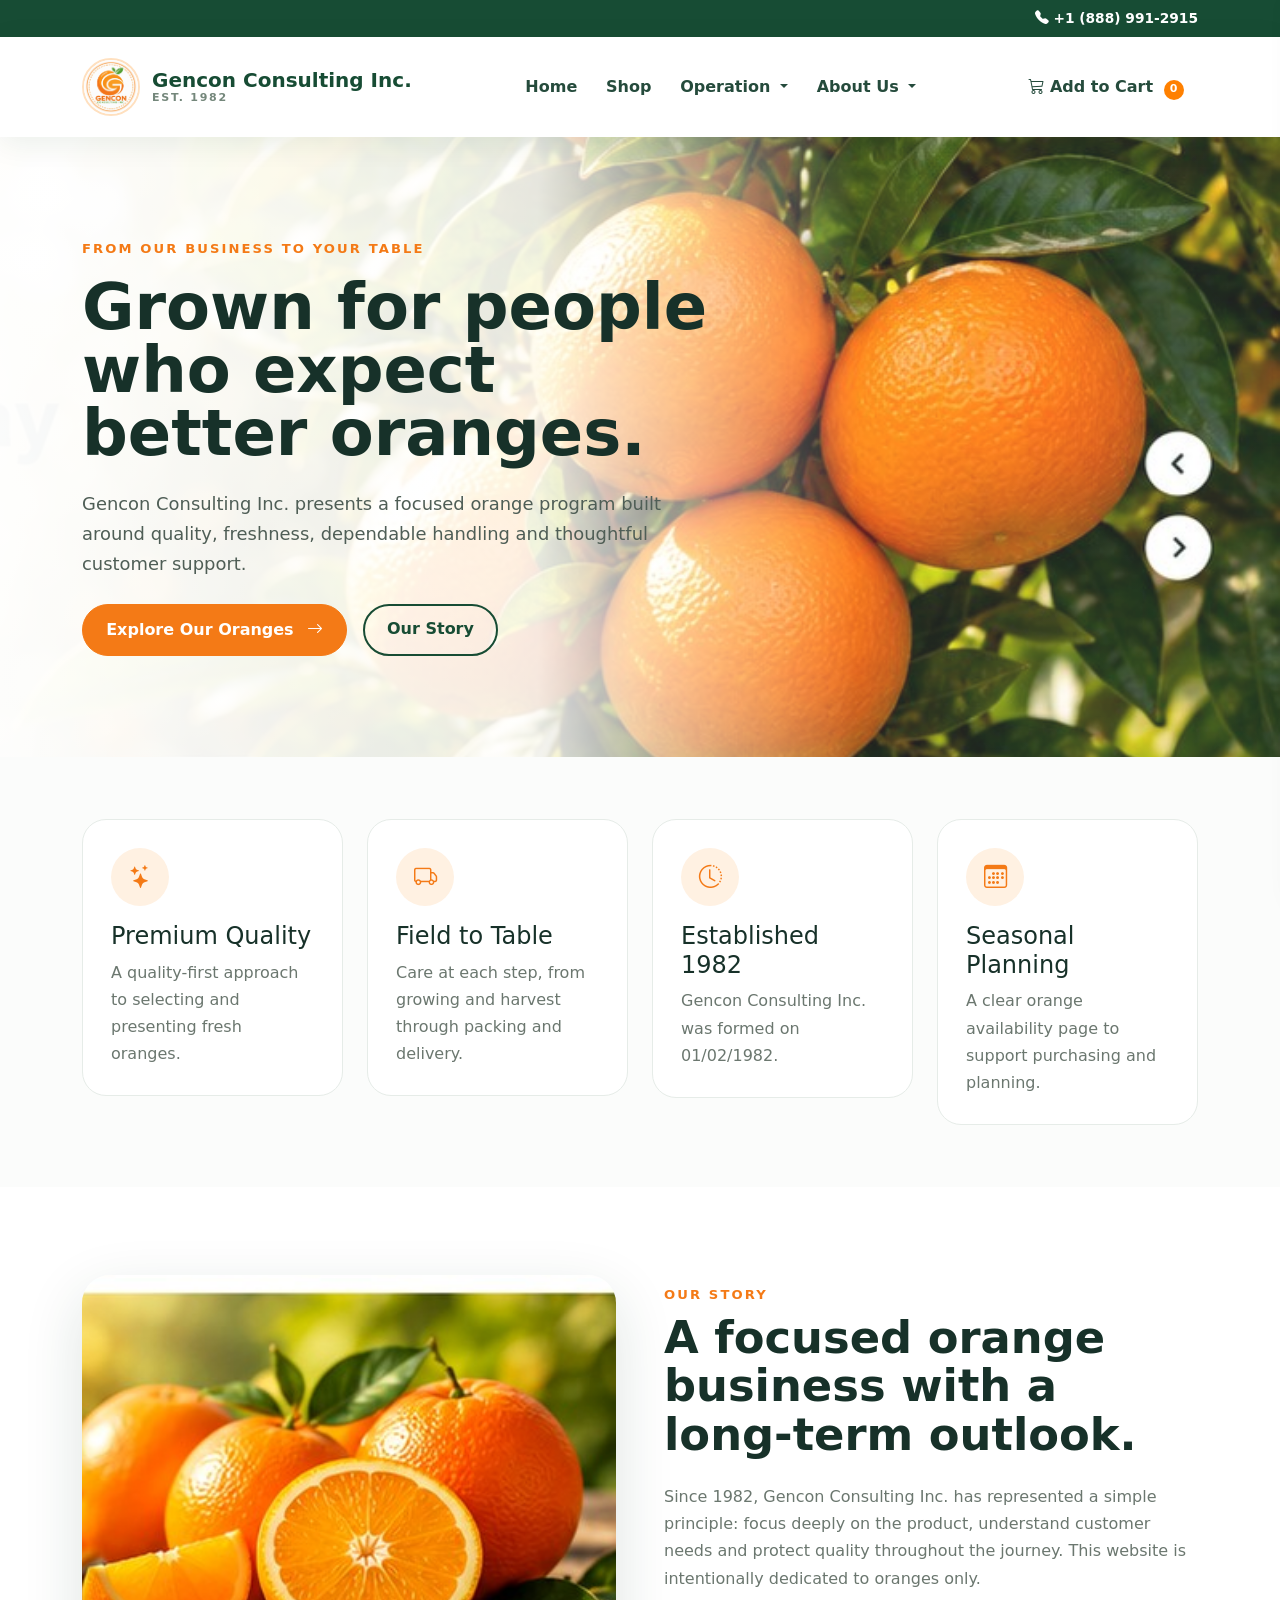
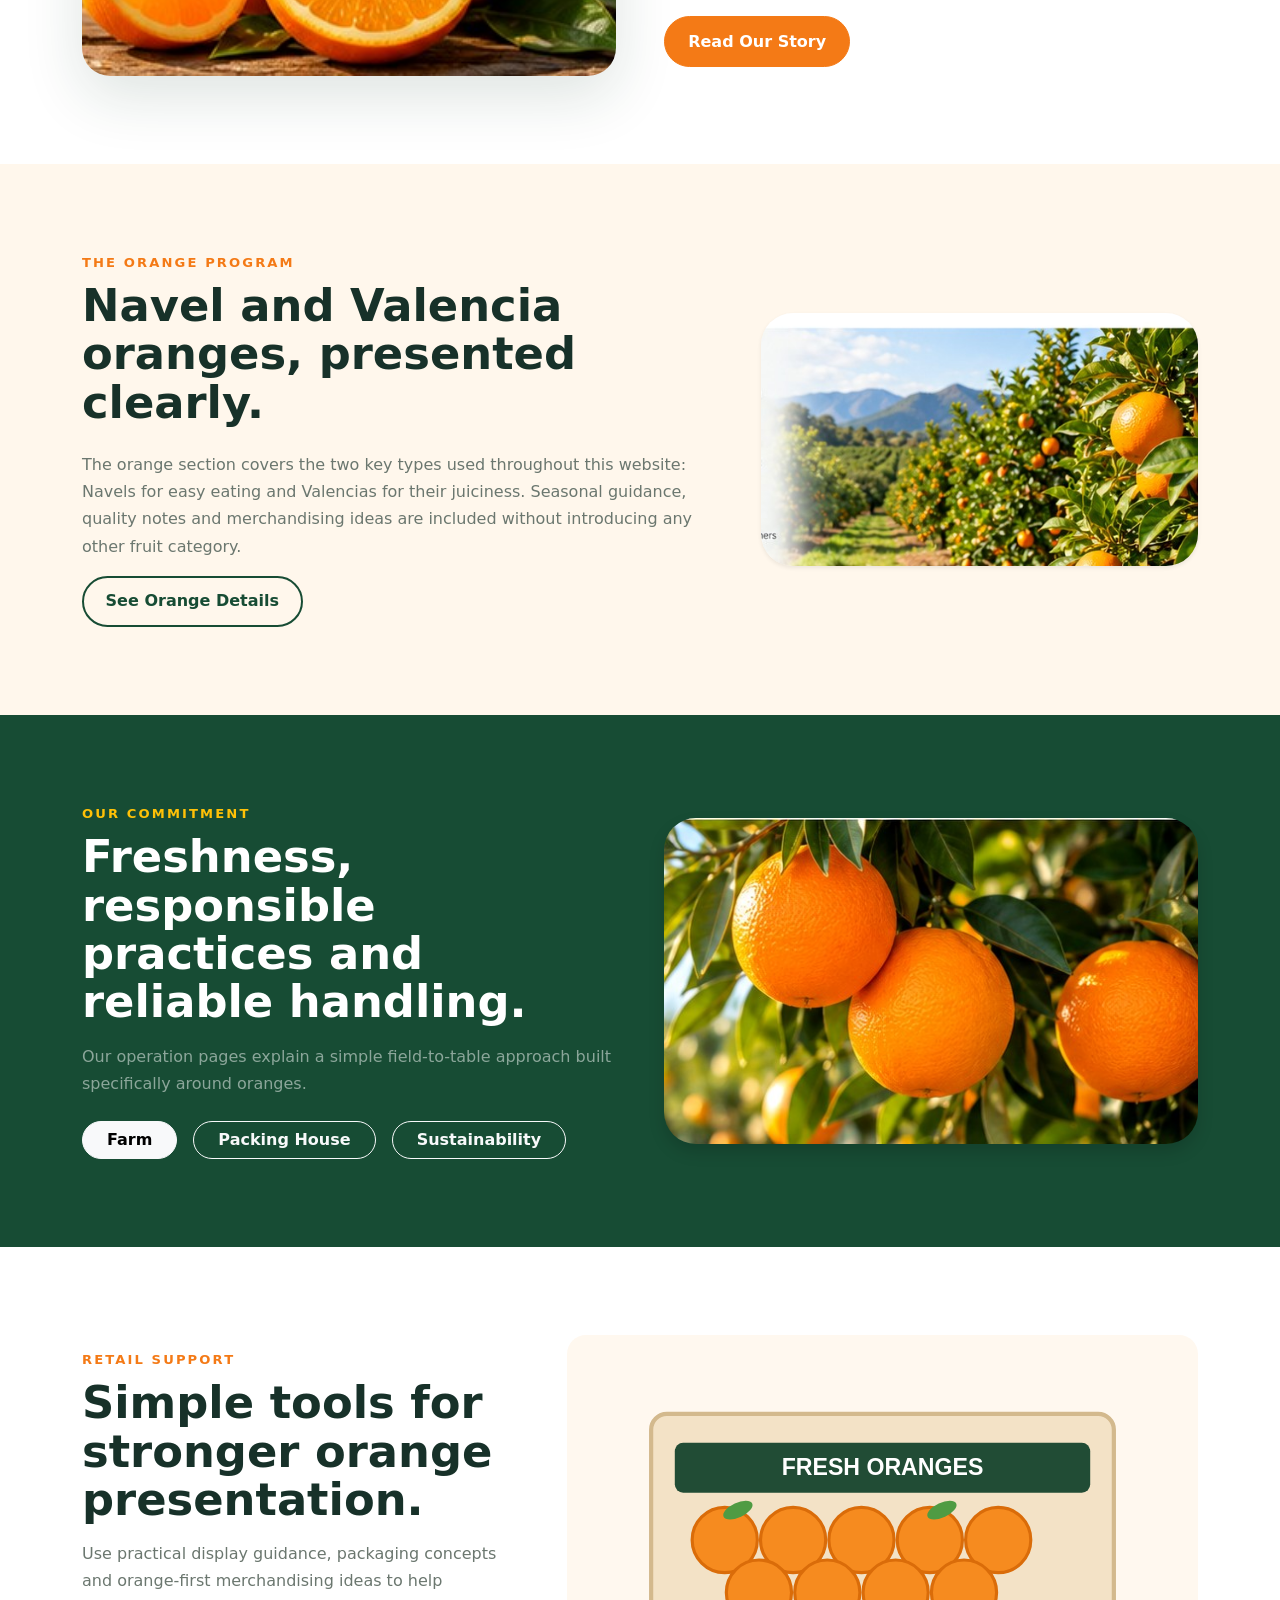
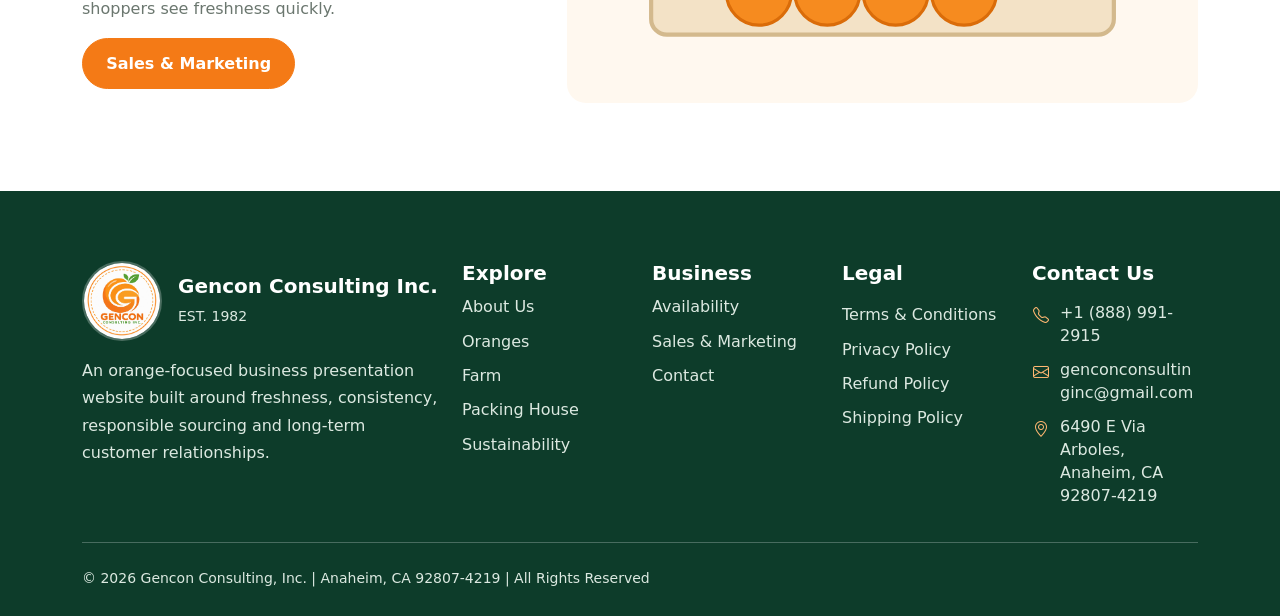
==== commit 86d8595a: "new" ====
--- a/index.html
+++ b/index.html
@@ -12,80 +12,148 @@
   <link href="assets/css/style.css" rel="stylesheet"/>
  </head>
  <body>
+<div class="top-strip">
+   <div class="container d-flex justify-content-end  gap-3 flex-wrap">
+   
+    <span>
+     <a href="tel:+18889912915" class="text-decoration-none text-white fw-bold">
+            <i class="bi bi-telephone-fill"></i>
+            +1 (888) 991-2915
+        </a>
+    </span>
+   </div>
+  </div>
 
   <nav class="navbar navbar-expand-lg navbar-light sticky-top">
-   <div class="container py-2">
-    <a class="navbar-brand" href="/">
-     <img alt="Gencon Consulting Inc. orange logo" class="brand-logo" src="assets/img/gencon-logo.jpg"/>
-     <span class="brand-name">
-      Gencon Consulting Inc.
-      <small>
-        EST. 1982
-      </small>
-     </span>
-    </a>
-    <button aria-controls="mainNav" aria-expanded="false" aria-label="Toggle navigation" class="navbar-toggler border-0" data-bs-target="#mainNav" data-bs-toggle="collapse" type="button">
-     <span class="navbar-toggler-icon">
-     </span>
-    </button>
-    <div class="collapse navbar-collapse" id="mainNav">
-     <ul class="navbar-nav ms-auto align-items-lg-center">
-      <li class="nav-item">
-       <a class="nav-link" href="/">
-        Home
-       </a>
-      </li>
-      <li class="nav-item">
-       <a class="nav-link" href="california-oranges.html">
-        Shop
-       </a>
-      </li>
-      <li class="nav-item dropdown">
-       <a class="nav-link dropdown-toggle" data-bs-toggle="dropdown" href="#" role="button">
-        Operation
-       </a>
-       <ul class="dropdown-menu border-0 shadow">
-        <li><a class="dropdown-item" href="oranges.html">Oranges</a></li>
-        <li>
-         <a class="dropdown-item" href="farm.html">
-          Farm
-         </a>
-        </li>
-        <li>
-         <a class="dropdown-item" href="packing-house.html">
-          Packing House
-         </a>
-        </li>
-        <li>
-         <a class="dropdown-item" href="seasonal-availability.html">
-          Seasonal Availability
-         </a>
-        </li>
-        <li>
-       <a class="dropdown-item"href="sales-marketing.html">
-        Sales &amp; Marketing
-       </a>
-      </li>
-        <a class="dropdown-item"href="sustainability.html">
-        Sustainability
-       </a>
-      </li>
-       </ul>
-      </li>
-      
-      <li class="nav-item dropdown">
-       <a class="nav-link dropdown-toggle" data-bs-toggle="dropdown" href="#" role="button" aria-expanded="false">
-        About Us
-       </a>
-       <ul class="dropdown-menu border-0 shadow">
-         <li><a class="dropdown-item" href="about.html">About</a></li>
-         <li><a class="dropdown-item" href="contact.html">Contact US</a></li>
-       </ul>
-      </li>
-     </ul>
-    </div>
-   </div>
-  </nav>
+    <div class="container py-2">
+
+        <a class="navbar-brand" href="/">
+            <img
+                alt="Gencon Consulting Inc. orange logo"
+                class="brand-logo"
+                src="assets/img/gencon-logo.jpg"
+            />
+
+            <span class="brand-name">
+                Gencon Consulting Inc.
+                <small>EST. 1982</small>
+            </span>
+        </a>
+
+        <button
+            aria-controls="mainNav"
+            aria-expanded="false"
+            aria-label="Toggle navigation"
+            class="navbar-toggler border-0"
+            data-bs-target="#mainNav"
+            data-bs-toggle="collapse"
+            type="button"
+        >
+            <span class="navbar-toggler-icon"></span>
+        </button>
+
+        <div class="collapse navbar-collapse" id="mainNav">
+
+            <ul class="navbar-nav mx-auto align-items-lg-center">
+
+                <li class="nav-item">
+                    <a class="nav-link" href="/">Home</a>
+                </li>
+
+                <li class="nav-item">
+                    <a class="nav-link" href="california-oranges.html">Shop</a>
+                </li>
+
+                <li class="nav-item dropdown">
+                    <a
+                        class="nav-link dropdown-toggle"
+                        data-bs-toggle="dropdown"
+                        href="#"
+                        role="button"
+                    >
+                        Operation
+                    </a>
+
+                    <ul class="dropdown-menu border-0 shadow">
+                        <li>
+                            <a class="dropdown-item" href="oranges.html">
+                                Oranges
+                            </a>
+                        </li>
+
+                        <li>
+                            <a class="dropdown-item" href="farm.html">
+                                Farm
+                            </a>
+                        </li>
+
+                        <li>
+                            <a class="dropdown-item" href="packing-house.html">
+                                Packing House
+                            </a>
+                        </li>
+
+                        <li>
+                            <a class="dropdown-item" href="seasonal-availability.html">
+                                Seasonal Availability
+                            </a>
+                        </li>
+
+                        <li>
+                            <a class="dropdown-item" href="sales-marketing.html">
+                                Sales &amp; Marketing
+                            </a>
+                        </li>
+
+                        <li>
+                            <a class="dropdown-item" href="sustainability.html">
+                                Sustainability
+                            </a>
+                        </li>
+                    </ul>
+                </li>
+
+                <li class="nav-item dropdown">
+                    <a
+                        class="nav-link dropdown-toggle"
+                        data-bs-toggle="dropdown"
+                        href="#"
+                        role="button"
+                    >
+                        About Us
+                    </a>
+
+                    <ul class="dropdown-menu border-0 shadow">
+                        <li>
+                            <a class="dropdown-item" href="about.html">
+                                About
+                            </a>
+                        </li>
+
+                        <li>
+                            <a class="dropdown-item" href="contact.html">
+                                Contact US
+                            </a>
+                        </li>
+                    </ul>
+                </li>
+
+               
+
+            </ul>
+        </div>
+        <div>
+           <!-- CART -->
+                <div class="nav-item">
+                    <a class="nav-link gencon-cart-link" href="#cart" id="cartToggle">
+                        <i class="bi bi-cart3"></i>
+                        Add to Cart
+                        <span class="gencon-cart-count" id="cartCount">0</span>
+                    </a>
+                  </div>
+        </div>
+    </div>
+</nav>
   <section class="hero">
    <div class="container">
     <div class="row">
@@ -288,7 +356,7 @@
          Gencon Consulting Inc.
         </h5>
         <small>
-         Business formed: 1982
+         EST. 1982
         </small>
        </div>
       </div>
@@ -383,11 +451,9 @@
     <hr class="border-light opacity-25 my-4"/>
     <div class="d-flex justify-content-between flex-wrap gap-2 small">
      <span>
-      © 2026 Gencon Consulting Inc. All rights reserved.
+      © 2026 Gencon Consulting, Inc. | Anaheim, CA 92807-4219 | All Rights Reserved
      </span>
-     <span>
-      Orange-only website concept.
-     </span>
+     
     </div>
    </div>
   </footer>
--- a/assets/css/style.css
+++ b/assets/css/style.css
@@ -17,6 +17,221 @@
   background:#fff;
   line-height:1.7
 }
+/* ================================
+   GENCON NEW BUTTONS + CART ONLY
+================================ */
+
+/* Top Bar */
+.gencon-top-bar {
+    background: #161616;
+    padding: 8px 0;
+}
+
+.gencon-top-bar a {
+    color: #fff;
+    text-decoration: none;
+    font-size: 14px;
+    font-weight: 600;
+}
+
+.gencon-top-bar a i {
+    margin-right: 7px;
+}
+
+
+/* Navbar Cart */
+.gencon-cart-link {
+    position: relative;
+}
+
+.gencon-cart-count {
+    display: inline-flex;
+    align-items: center;
+    justify-content: center;
+    min-width: 20px;
+    height: 20px;
+    padding: 0 5px;
+    margin-left: 5px;
+    border-radius: 50%;
+    background: #ff8000;
+    color: #fff;
+    font-size: 11px;
+    font-weight: 700;
+}
+
+
+/* Add To Cart Button */
+.gencon-add-cart-btn {
+    display: inline-flex;
+    align-items: center;
+    justify-content: center;
+    gap: 7px;
+    border: 0;
+    border-radius: 30px;
+    background: #ff8000;
+    color: #fff;
+    padding: 10px 20px;
+    min-width: 145px;
+    font-size: 14px;
+    font-weight: 700;
+    cursor: pointer;
+    transition: all .2s ease;
+}
+
+.gencon-add-cart-btn:hover {
+    background: #e86600;
+    color: #fff;
+}
+
+
+/* Still Growing Button */
+.gencon-still-growing {
+    display: inline-flex;
+    align-items: center;
+    justify-content: center;
+    border: 0;
+    border-radius: 30px;
+    background: #f6ead9;
+    color: #80551e;
+    padding: 9px 22px;
+    min-width: 145px;
+    font-size: 14px;
+    font-weight: 700;
+    cursor: default;
+}
+
+
+/* Cart Panel */
+.gencon-cart-panel {
+    position: fixed;
+    top: 0;
+    right: -420px;
+    width: 390px;
+    max-width: 92%;
+    height: 100vh;
+    background: #fff;
+    z-index: 9999;
+    box-shadow: -8px 0 30px rgba(0, 0, 0, .15);
+    transition: right .3s ease;
+    display: flex;
+    flex-direction: column;
+}
+
+.gencon-cart-panel.active {
+    right: 0;
+}
+
+
+/* Cart Header */
+.gencon-cart-header {
+    display: flex;
+    align-items: center;
+    justify-content: space-between;
+    padding: 20px;
+    border-bottom: 1px solid #eee;
+}
+
+.gencon-cart-header h4 {
+    margin: 0;
+    font-size: 20px;
+    font-weight: 700;
+}
+
+.gencon-cart-close {
+    border: 0;
+    background: transparent;
+    font-size: 18px;
+    cursor: pointer;
+}
+
+
+/* Cart Items */
+.gencon-cart-items {
+    flex: 1;
+    overflow-y: auto;
+    padding: 20px;
+}
+
+.gencon-empty-cart {
+    margin: 0;
+    text-align: center;
+    color: #777;
+}
+
+
+.gencon-cart-item {
+    padding: 13px 0;
+    border-bottom: 1px solid #eee;
+}
+
+.gencon-cart-item-name {
+    display: block;
+    font-size: 14px;
+    font-weight: 600;
+    color: #222;
+    margin-bottom: 5px;
+}
+
+.gencon-cart-item-price {
+    font-size: 14px;
+    font-weight: 700;
+    color: #e86600;
+}
+
+
+/* Cart Footer */
+.gencon-cart-footer {
+    padding: 20px;
+    border-top: 1px solid #eee;
+}
+
+.gencon-cart-total {
+    display: flex;
+    justify-content: space-between;
+    align-items: center;
+    margin-bottom: 15px;
+    font-size: 16px;
+}
+
+.gencon-cart-total strong {
+    color: #e86600;
+}
+
+
+/* Cart Action Buttons */
+.gencon-cart-actions {
+    display: flex;
+    gap: 10px;
+}
+
+.gencon-purchase-btn,
+.gencon-checkout-btn {
+    flex: 1;
+    border: 0;
+    border-radius: 30px;
+    padding: 11px 15px;
+    font-size: 14px;
+    font-weight: 700;
+    cursor: pointer;
+}
+
+.gencon-purchase-btn {
+    background: #161616;
+    color: #fff;
+    text-align: center;
+}
+
+.gencon-checkout-btn {
+    background: #ff8000;
+    color: #fff;
+}
+
+.gencon-purchase-btn:hover,
+.gencon-checkout-btn:hover {
+    opacity: .9;
+}
+
+
 a {
   text-decoration:none
 }
@@ -373,6 +588,32 @@
   z-index:1000;
   box-shadow:0 10px 25px rgba(0,0,0,.18)
 }
+
+.california-page{background:#fffaf4}
+.california-page .source-copy p,.california-page .source-copy li{font-size:1.03rem;line-height:1.8;color:#333}
+.california-page .source-copy strong{font-weight:700}
+.california-page .source-copy h2{font-weight:800}
+.california-hero{background:linear-gradient(135deg,#fff4df,#fffaf4);padding:75px 0 45px;border-bottom:1px solid #f0dfc9}
+.california-hero img{width:210px;height:210px;object-fit:contain;background:#fff;border-radius:50%;box-shadow:0 15px 40px rgba(90,55,20,.12)}
+.coupon-box{background:#fff;border:1px solid #ead8bd;border-radius:18px;padding:24px;box-shadow:0 10px 30px rgba(90,55,20,.07)}
+.coupon-box .coupon{color:#ff8000;text-decoration:underline;font-weight:800}
+.price-note{background:#161616;color:#ff8000;border-radius:10px;padding:15px 20px;text-align:center;font-size:1.05rem}
+.service-img{max-width:100%;height:auto;display:block;margin:25px auto}
+.product-slider-section{background:#fff;padding:70px 0}
+.product-slide-card{height:100%;background:#fff;border:1px solid #ead8bd;border-radius:18px;overflow:hidden;box-shadow:0 10px 28px rgba(76,45,12,.08)}
+.product-slide-card img{width:100%;height:245px;object-fit:contain;background:#fff7ed;padding:18px}
+.product-slide-card .card-body{padding:22px}
+.product-slide-card h3{font-size:1.02rem;min-height:58px;color:#222}
+.product-slide-card .vendor{font-size:.88rem;color:#777}
+.product-slide-card .stars{color:#ff8000;letter-spacing:1px}
+.product-slide-card .price{font-size:1.25rem;font-weight:800;color:#e86600}
+.product-slide-card .status{display:inline-block;background:#f6ead9;color:#80551e;border-radius:30px;padding:5px 12px;font-size:.78rem;font-weight:700}
+.carousel-control-prev,.carousel-control-next{width:48px;height:48px;top:45%;bottom:auto;border-radius:50%;background:#ff8000;opacity:1}
+.carousel-control-prev{left:-25px}.carousel-control-next{right:-25px}
+.carousel-indicators{bottom:-48px}
+.carousel-indicators [data-bs-target]{background:#ff8000;width:28px;height:5px;border:0;border-radius:5px}
+
+
 @media (max-width:991.98px) {
   .hero {
     min-height:560px;
@@ -384,6 +625,9 @@
   .page-hero {
     padding:90px 0 70px
   }
+  .carousel-control-prev{left:-10px}
+.carousel-control-next{right:-10px}
+.product-slide-card img{height:220px}
 }
 @media (max-width:575.98px) {
   .brand-name {
@@ -400,6 +644,8 @@
     padding:68px 0
   }
 }
+
+
 
 
 /* Added shopping and California orange pages */
@@ -422,3 +668,23 @@
 .orange-carousel .carousel-item img { height:390px; object-fit:contain; background:#fffaf4; border-radius:24px; }
 .orange-carousel .carousel-caption { background:rgba(23,49,41,.86); border-radius:15px; padding:12px 18px; }
 @media(max-width:575.98px){ .orange-carousel .carousel-item img{height:280px;} .product-card .product-img{height:200px;} }
+
+/* Mobile */
+@media (max-width: 575px) {
+
+    .gencon-cart-panel {
+        width: 100%;
+        max-width: 100%;
+    }
+
+    .gencon-add-cart-btn,
+    .gencon-still-growing {
+        width: 100%;
+    }
+    .california-hero{padding:50px 0 35px}
+.product-slide-card img{height:210px}
+.carousel-control-prev,.carousel-control-next{width:40px;height:40px}
+.carousel-control-prev{left:0}
+.carousel-control-next{right:0}
+
+}
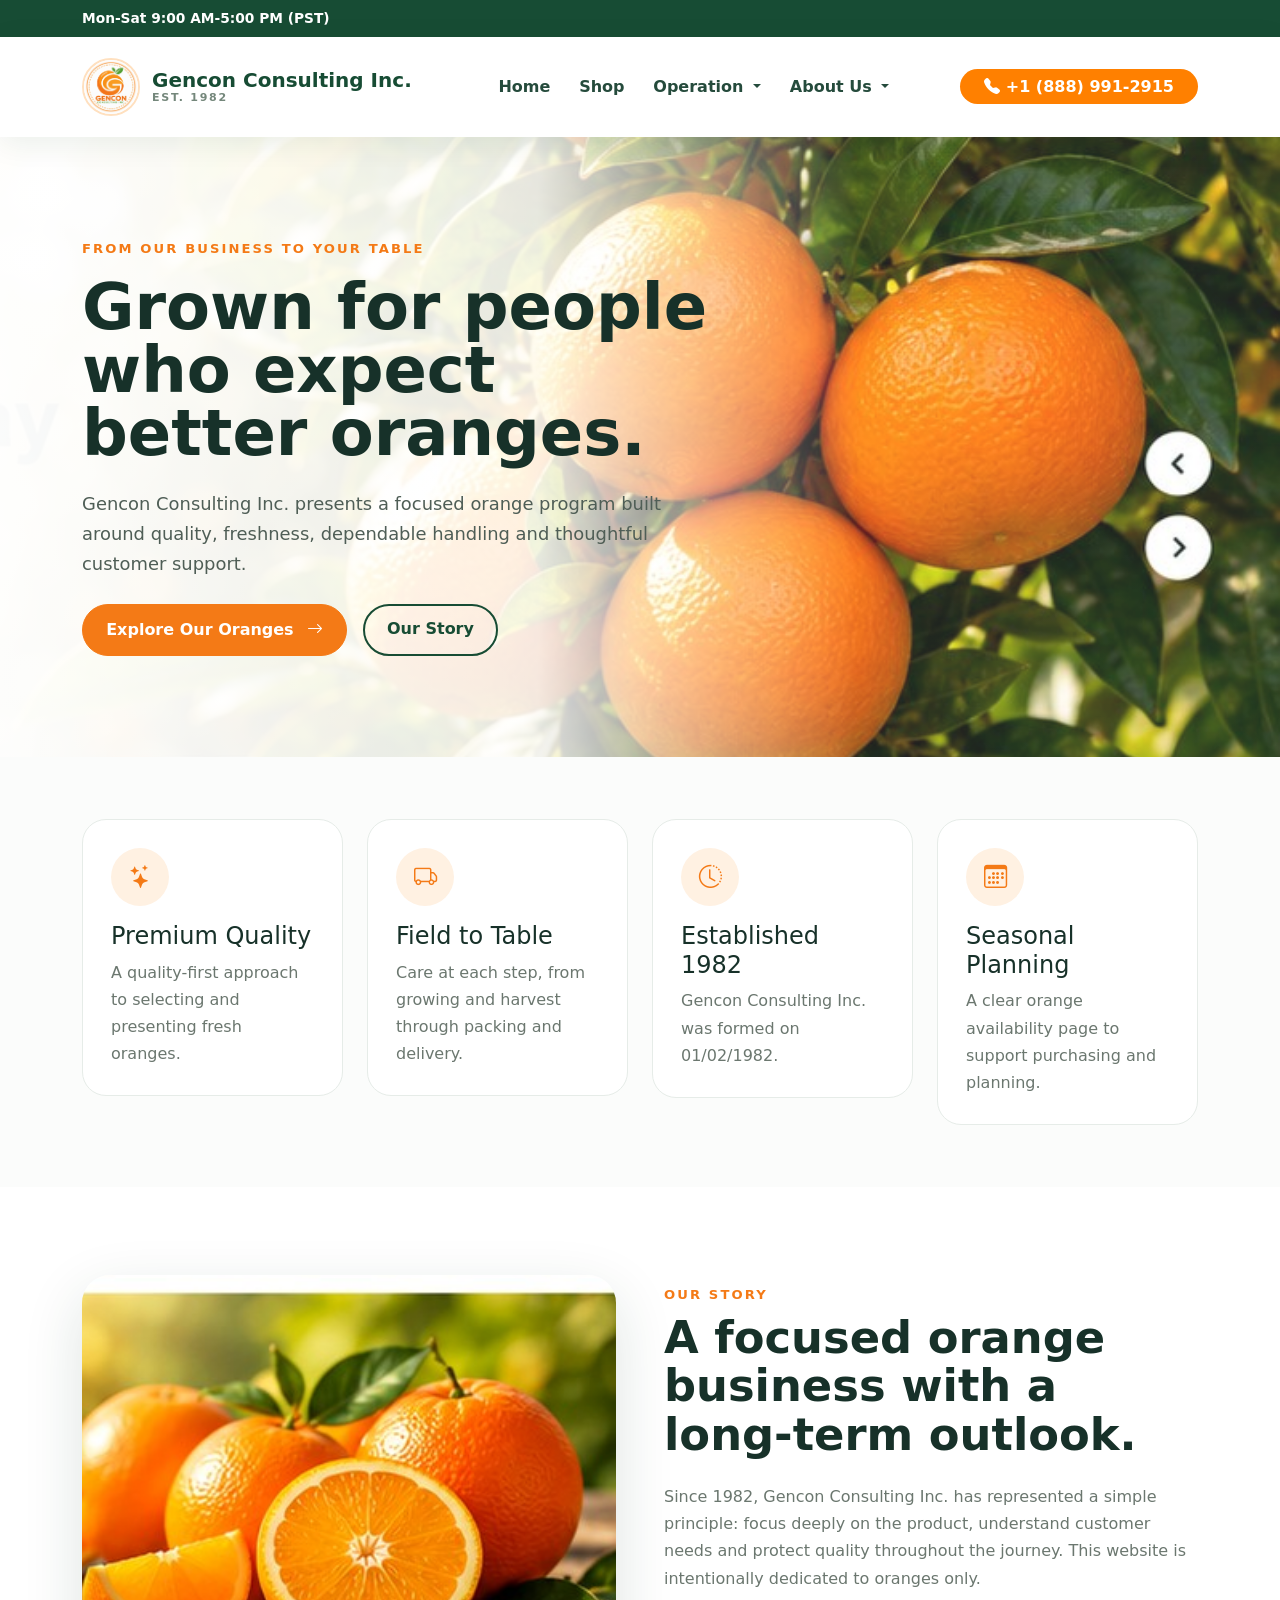
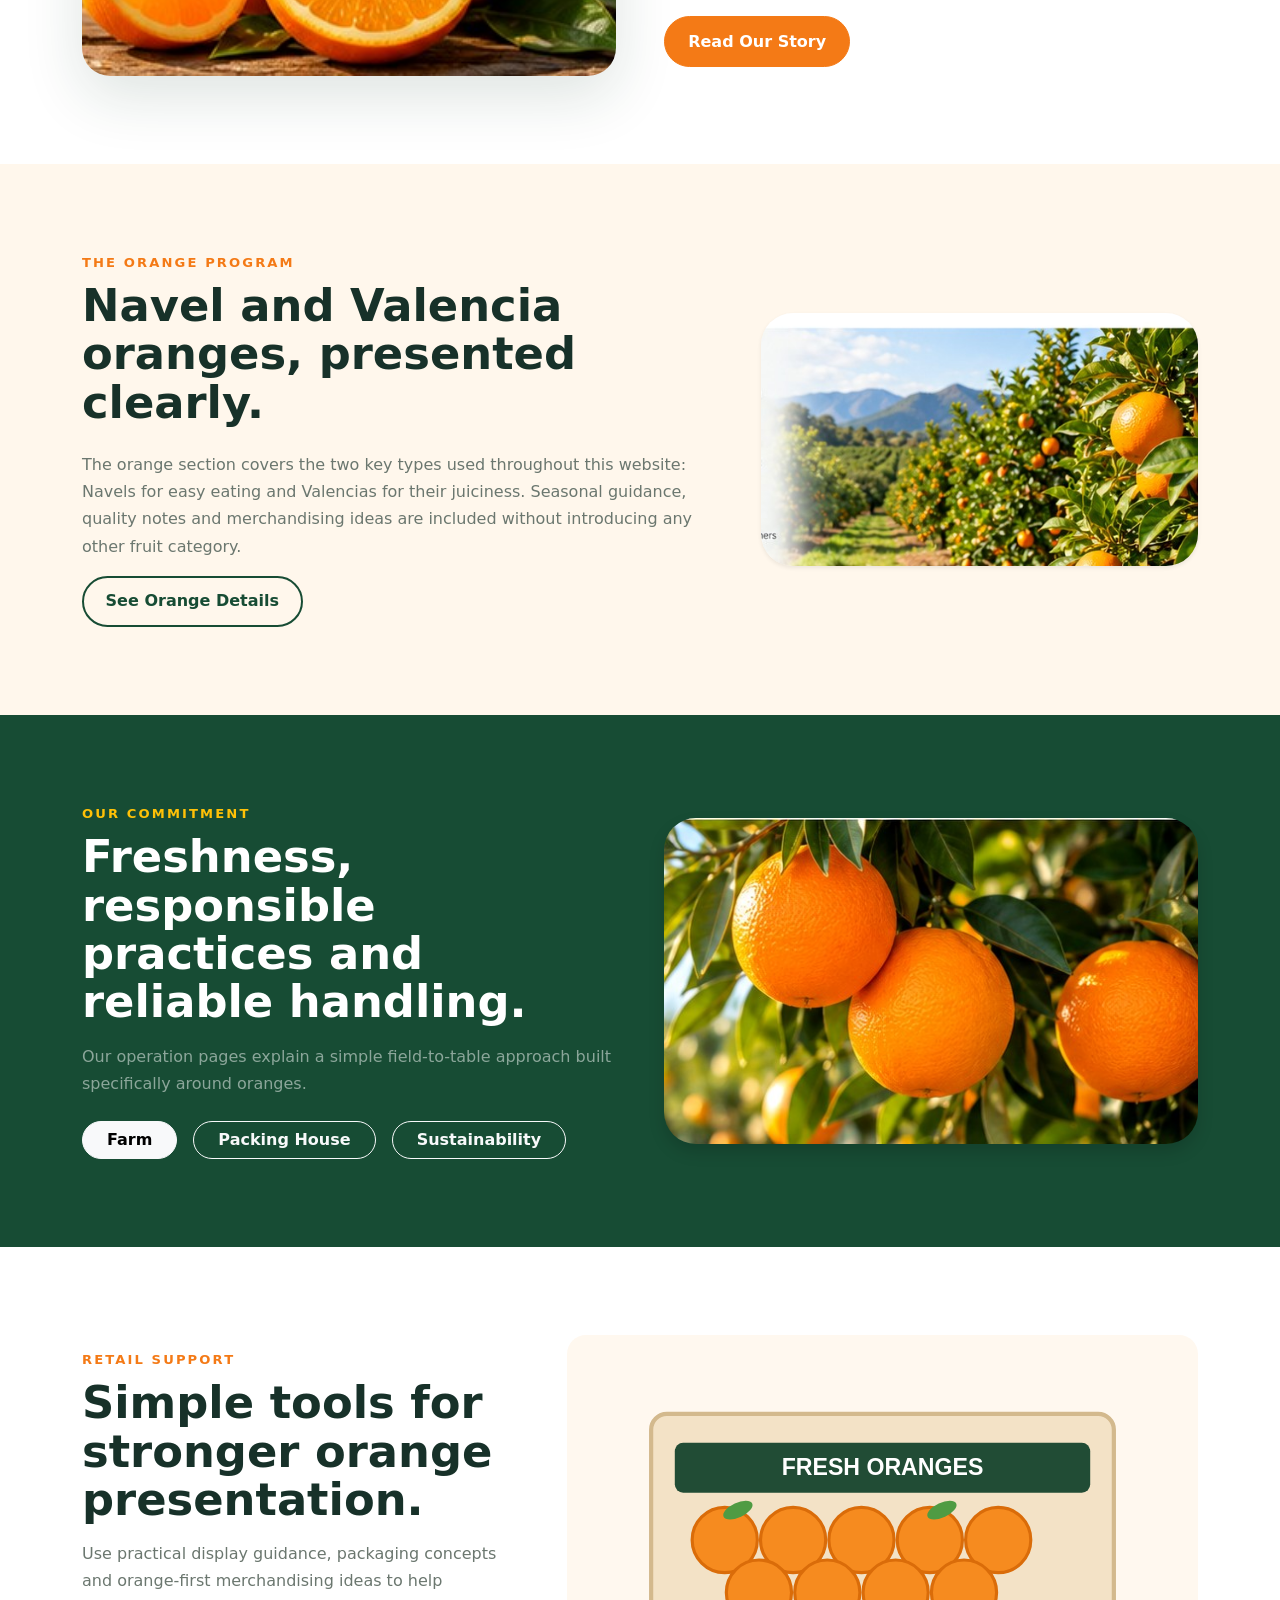
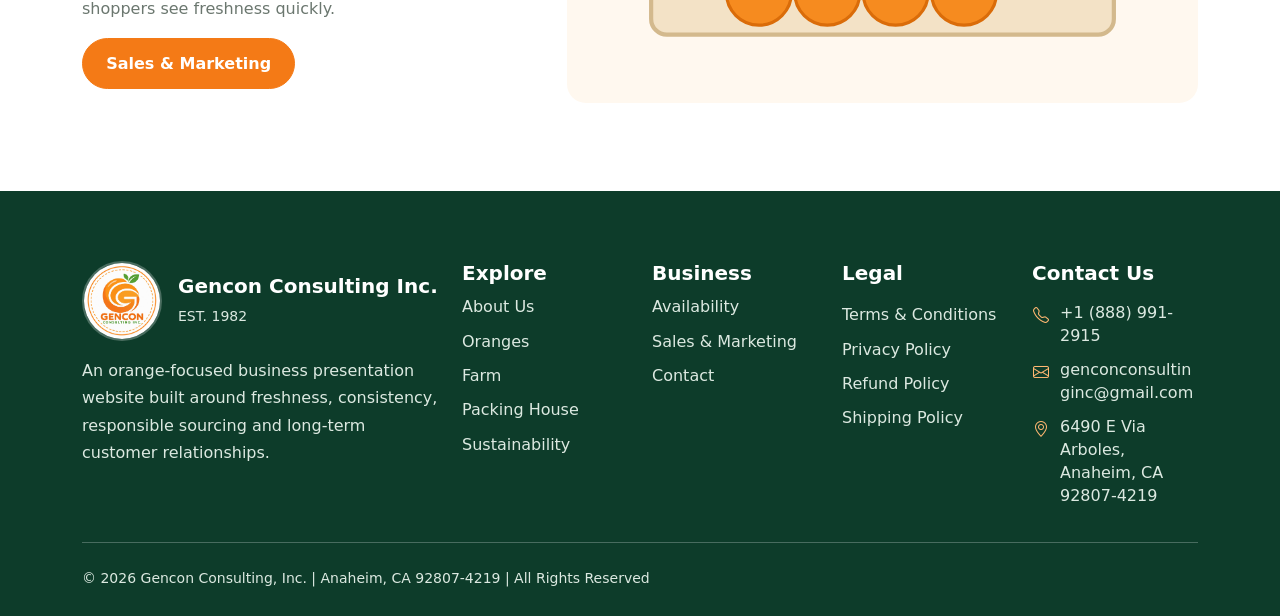
==== commit 0780006b: "new" ====
--- a/index.html
+++ b/index.html
@@ -13,12 +13,11 @@
  </head>
  <body>
 <div class="top-strip">
-   <div class="container d-flex justify-content-end  gap-3 flex-wrap">
+   <div class="container d-flex   gap-3 flex-wrap">
    
     <span>
-     <a href="tel:+18889912915" class="text-decoration-none text-white fw-bold">
-            <i class="bi bi-telephone-fill"></i>
-            +1 (888) 991-2915
+     <a class="text-decoration-none text-white fw-bold">
+            Mon-Sat 9:00 AM-5:00 PM (PST)
         </a>
     </span>
    </div>
@@ -144,13 +143,12 @@
         </div>
         <div>
            <!-- CART -->
-                <div class="nav-item">
-                    <a class="nav-link gencon-cart-link" href="#cart" id="cartToggle">
-                        <i class="bi bi-cart3"></i>
-                        Add to Cart
-                        <span class="gencon-cart-count" id="cartCount">0</span>
-                    </a>
-                  </div>
+                <span>
+     <a href="tel:+18889912915" class="text-decoration-none text-white fw-bold px-4 py-2" style="background-color: #ff8000; border-radius: 30px;">
+            <i class="bi bi-telephone-fill"></i>
+            +1 (888) 991-2915
+        </a>
+    </span>
         </div>
     </div>
 </nav>
--- a/assets/css/style.css
+++ b/assets/css/style.css
@@ -218,7 +218,7 @@
 .gencon-purchase-btn {
     background: #161616;
     color: #fff;
-    text-align: center;
+    text-align: center  ;
 }
 
 .gencon-checkout-btn {
@@ -231,7 +231,201 @@
     opacity: .9;
 }
 
-
+/* ==========================================
+   CART NAVBAR LINK
+========================================== */
+
+.gencon-cart-link {
+    display: none;
+    align-items: center;
+    gap: 7px;
+    cursor: pointer;
+    white-space: nowrap;
+}
+
+.gencon-cart-link i {
+    font-size: 18px;
+}
+
+.gencon-cart-count {
+    display: inline-flex;
+    align-items: center;
+    justify-content: center;
+    min-width: 22px;
+    height: 22px;
+    padding: 0 6px;
+    border-radius: 50px;
+    font-size: 12px;
+    font-weight: 700;
+    line-height: 1;
+}
+
+
+/* ==========================================
+   CART PANEL
+========================================== */
+
+.gencon-cart-panel {
+    position: fixed;
+    top: 0;
+    right: -420px;
+    width: 400px;
+    max-width: 100%;
+    height: 100vh;
+    background: #fff;
+    z-index: 99999;
+    box-shadow: -5px 0 25px rgba(0, 0, 0, 0.15);
+    transition: right 0.3s ease;
+    display: flex;
+    flex-direction: column;
+}
+
+.gencon-cart-panel.active {
+    right: 0;
+}
+
+
+/* ==========================================
+   CART HEADER
+========================================== */
+
+.gencon-cart-header {
+    display: flex;
+    align-items: center;
+    justify-content: space-between;
+    padding: 20px;
+    border-bottom: 1px solid #eee;
+}
+
+.gencon-cart-header h4 {
+    margin: 0;
+    font-size: 20px;
+    font-weight: 700;
+}
+
+.gencon-cart-header h4 i {
+    margin-right: 8px;
+}
+
+.gencon-cart-close {
+    border: 0;
+    background: transparent;
+    font-size: 20px;
+    cursor: pointer;
+    padding: 5px;
+}
+
+
+/* ==========================================
+   CART ITEMS
+========================================== */
+
+.gencon-cart-items {
+    flex: 1;
+    overflow-y: auto;
+    padding: 20px;
+}
+
+.gencon-cart-item {
+    display: flex;
+    align-items: center;
+    justify-content: space-between;
+    gap: 15px;
+    padding: 15px 0;
+    border-bottom: 1px solid #eee;
+}
+
+.gencon-cart-item-name {
+    font-weight: 600;
+}
+
+.gencon-cart-item-price {
+    white-space: nowrap;
+    font-weight: 600;
+}
+
+.gencon-empty-cart {
+    text-align: center;
+    color: #777;
+    padding: 40px 10px;
+}
+
+
+/* ==========================================
+   CART FOOTER
+========================================== */
+
+.gencon-cart-footer {
+    padding: 20px;
+    border-top: 1px solid #eee;
+}
+
+.gencon-cart-total {
+    display: flex;
+    justify-content: space-between;
+    align-items: center;
+    margin-bottom: 18px;
+    font-size: 17px;
+}
+
+.gencon-cart-total strong {
+    font-size: 20px;
+}
+
+
+/* ==========================================
+   CART BUTTONS
+========================================== */
+
+.gencon-cart-actions {
+    display: flex;
+    gap: 10px;
+}
+
+.gencon-purchase-btn,
+.gencon-checkout-btn {
+    flex: 1;
+    min-height: 48px;
+    display: flex;
+    align-items: center;
+    justify-content: center;
+    border: 0;
+    text-decoration: none;
+    cursor: pointer;
+    font-weight: 600;
+    border-radius: 6px;
+}
+
+.gencon-purchase-btn {
+    background: #222;
+    color: #fff;
+}
+
+.gencon-purchase-btn:hover {
+    color: #fff;
+}
+
+.gencon-checkout-btn {
+    background: #f26522;
+    color: #fff;
+}
+
+
+/* ==========================================
+   MOBILE
+========================================== */
+
+@media (max-width: 575px) {
+
+    .gencon-cart-panel {
+        width: 100%;
+    }
+
+    .gencon-cart-actions {
+        flex-direction: column;
+    }
+
+}
 a {
   text-decoration:none
 }
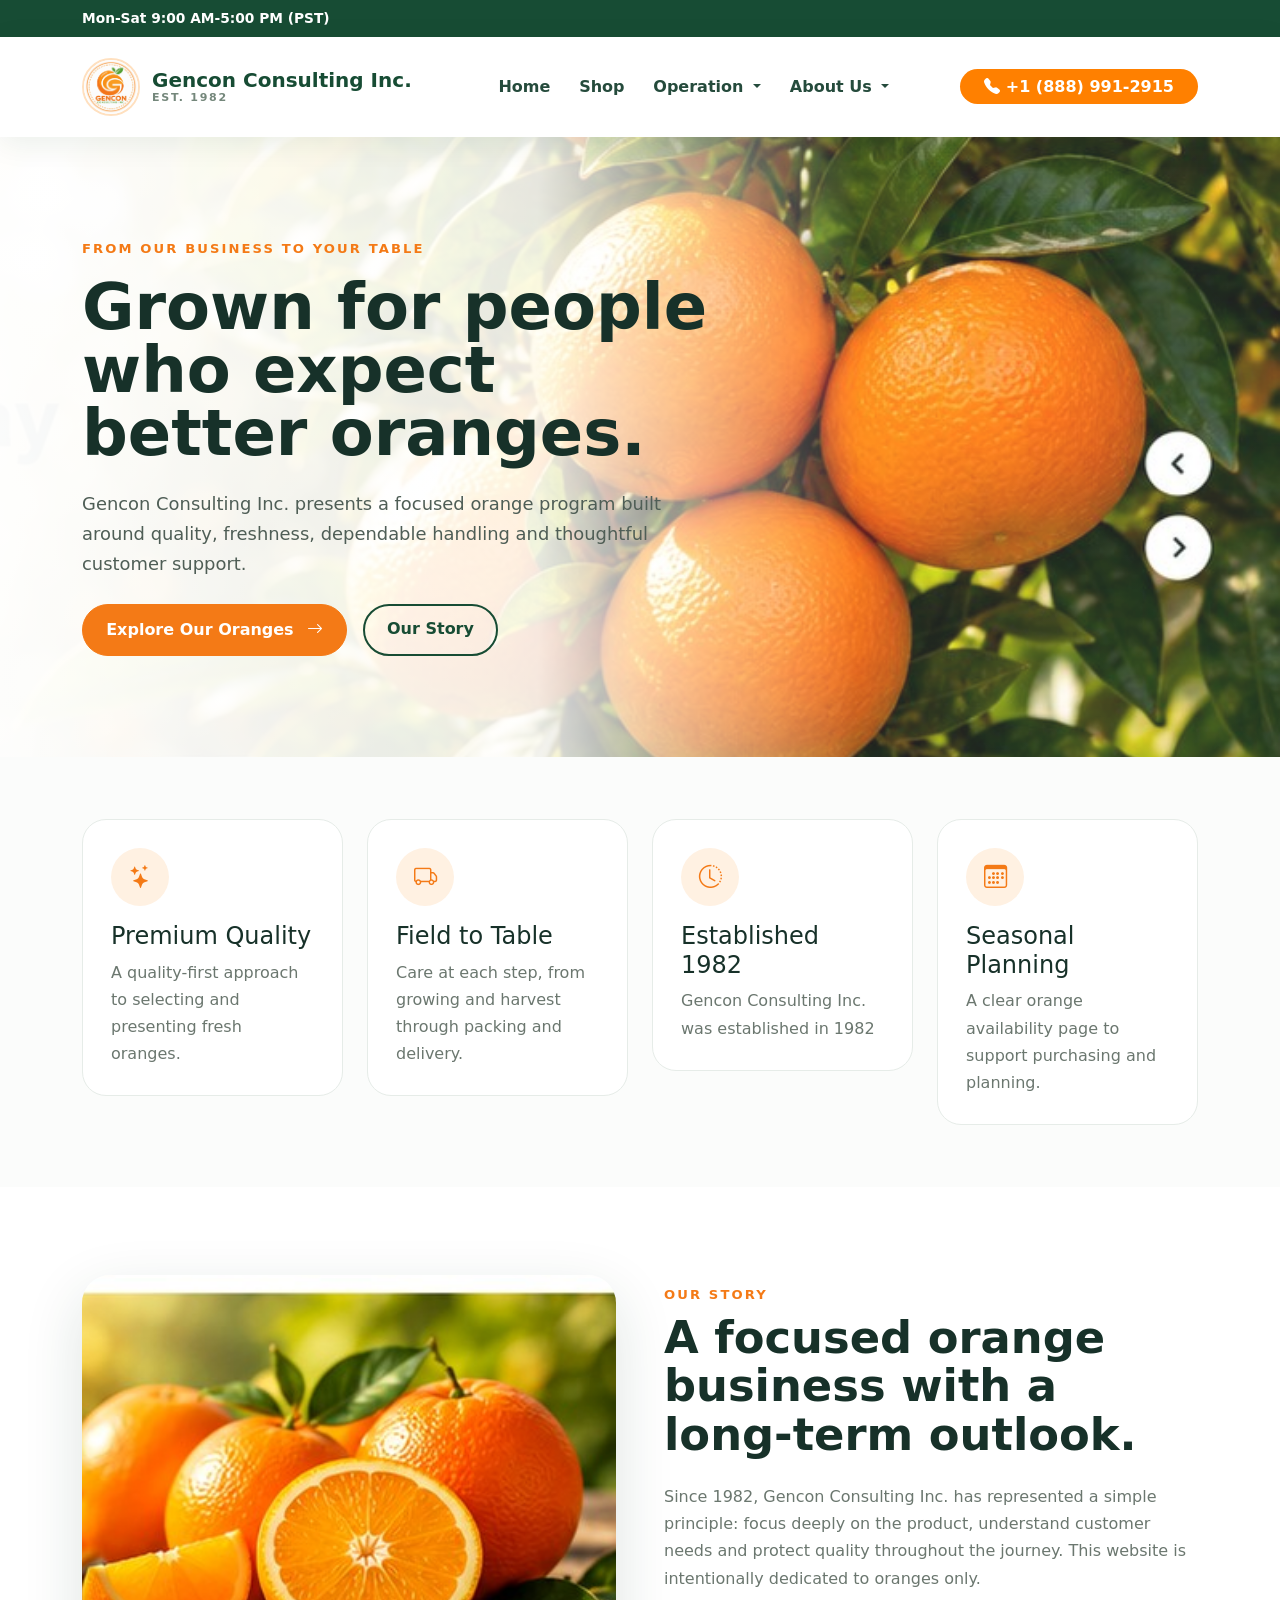
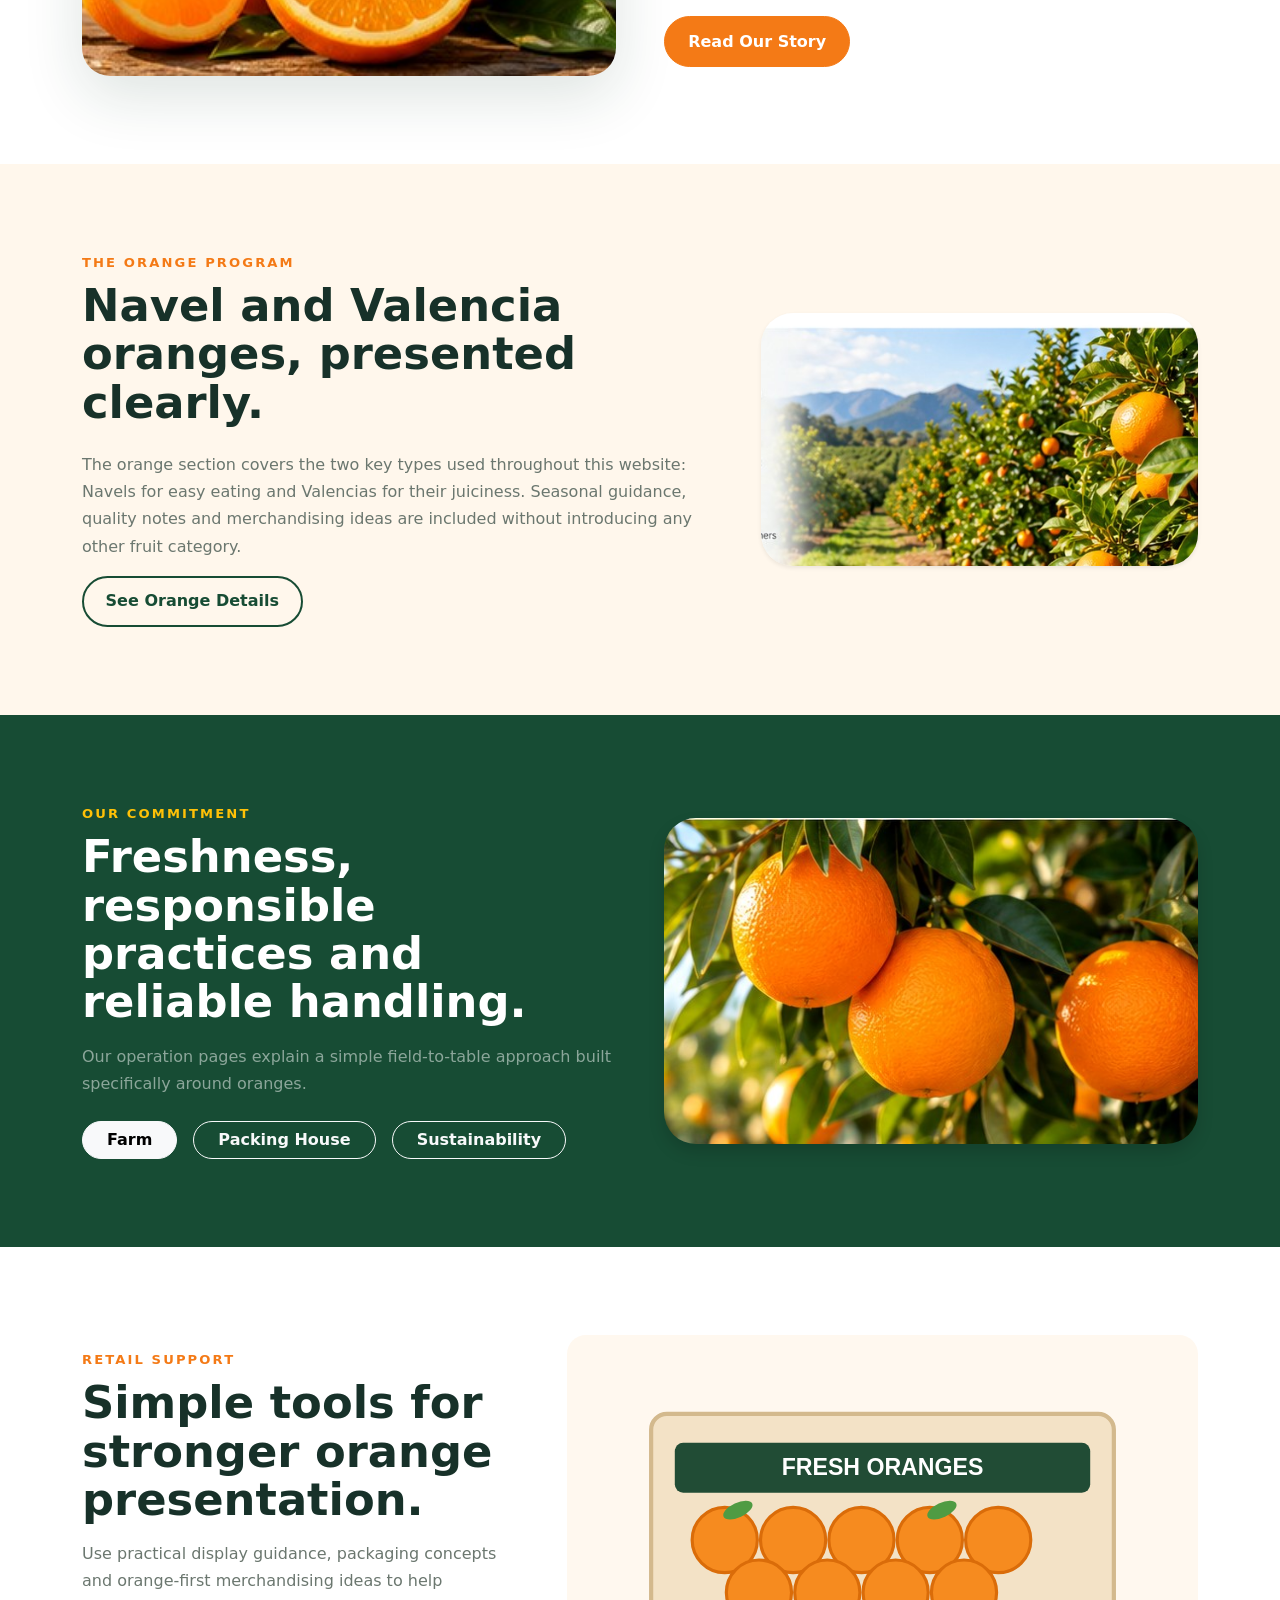
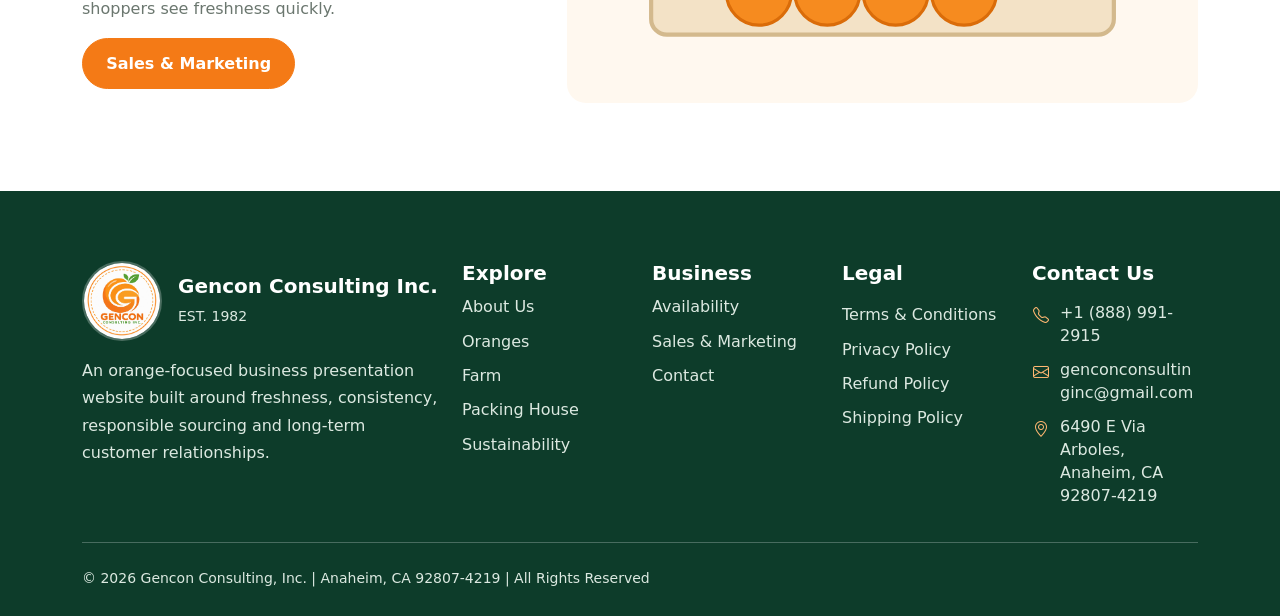
==== commit 5b6f4586: "new" ====
--- a/index.html
+++ b/index.html
@@ -220,7 +220,7 @@
         Established 1982
        </h4>
        <p class="text-muted2 mb-0">
-        Gencon Consulting Inc. was formed on 01/02/1982.
+        Gencon Consulting Inc. was established in 1982
        </p>
       </div>
      </div>
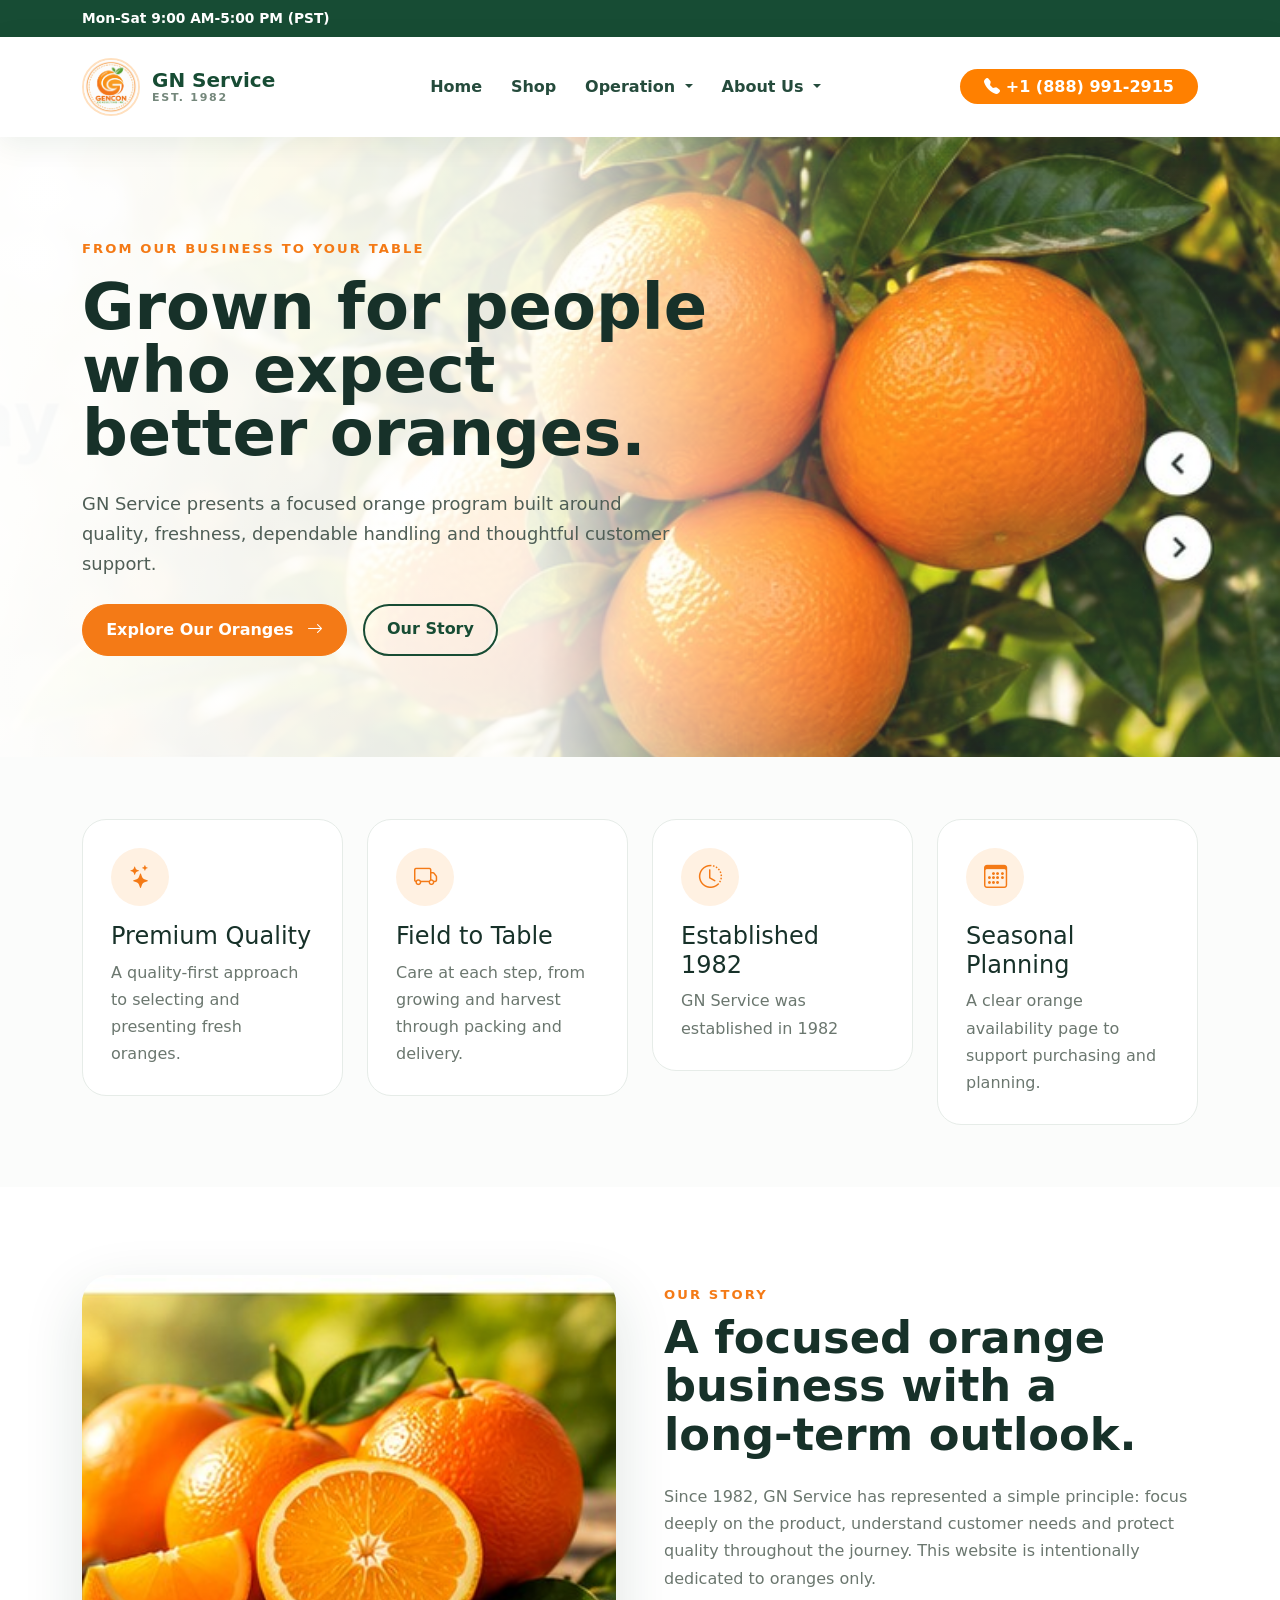
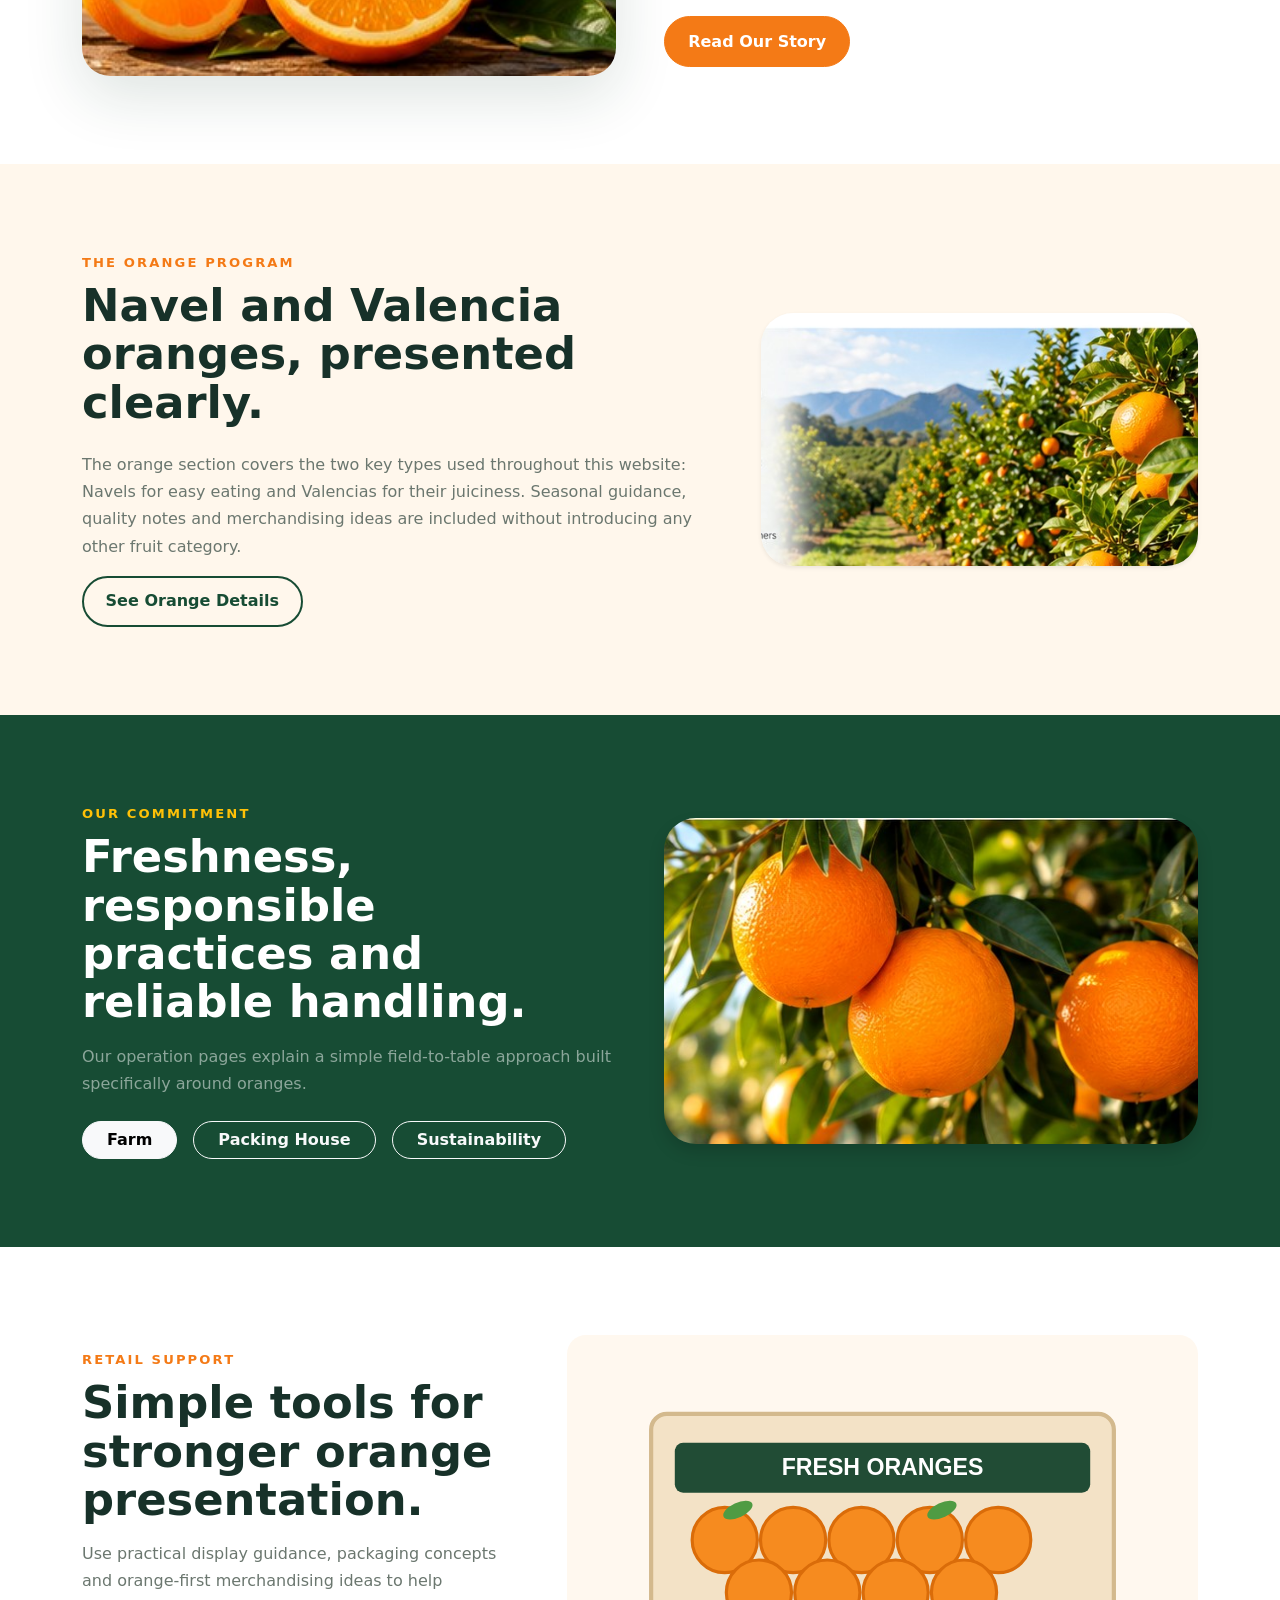
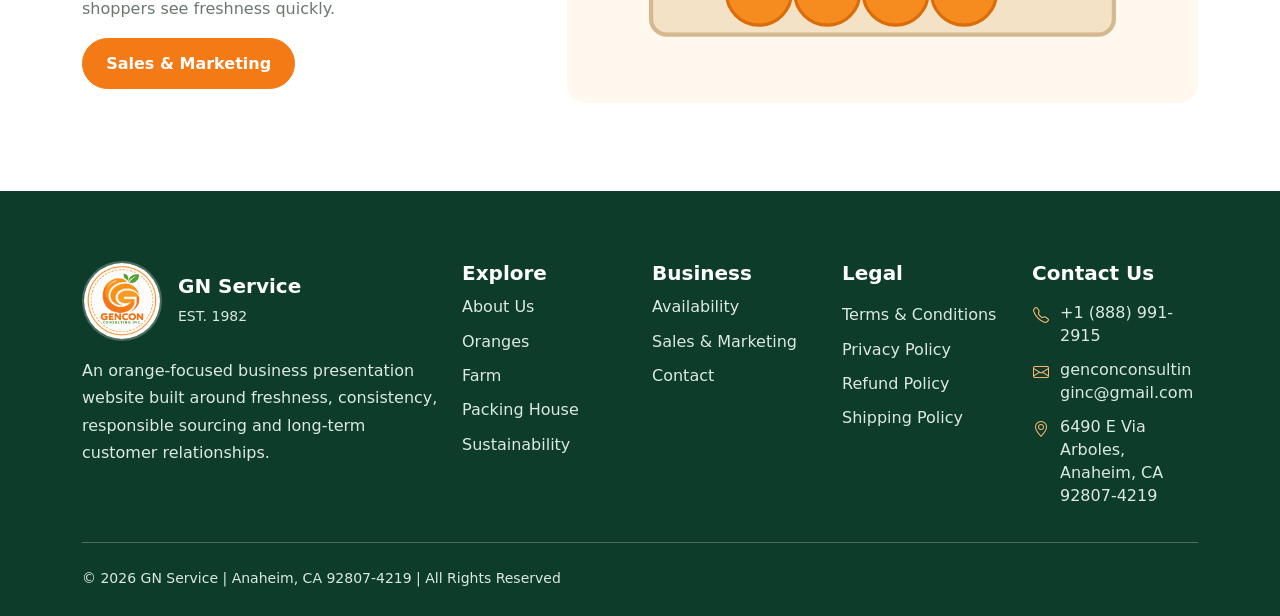
==== commit 6d23a272: "new" ====
--- a/index.html
+++ b/index.html
@@ -4,9 +4,9 @@
   <meta charset="utf-8"/>
   <meta content="width=device-width, initial-scale=1" name="viewport"/>
   <title>
-   Home | Gencon Consulting Inc.
+   Home | GN Service
   </title>
-  <meta content="Orange-only corporate website for Gencon Consulting Inc., formed 01/02/1982." name="description"/>
+  <meta content="Orange-only corporate website for GN Service, formed 01/02/1982." name="description"/>
   <link href="https://cdn.jsdelivr.net/npm/bootstrap@5.3.3/dist/css/bootstrap.min.css" rel="stylesheet"/>
   <link href="https://cdn.jsdelivr.net/npm/bootstrap-icons@1.11.3/font/bootstrap-icons.min.css" rel="stylesheet"/>
   <link href="assets/css/style.css" rel="stylesheet"/>
@@ -28,13 +28,13 @@
 
         <a class="navbar-brand" href="/">
             <img
-                alt="Gencon Consulting Inc. orange logo"
+                alt="GN Service orange logo"
                 class="brand-logo"
                 src="assets/img/gencon-logo.jpg"
             />
 
             <span class="brand-name">
-                Gencon Consulting Inc.
+                GN Service
                 <small>EST. 1982</small>
             </span>
         </a>
@@ -163,7 +163,7 @@
        Grown for people who expect better oranges.
       </h1>
       <p class="mt-4">
-       Gencon Consulting Inc. presents a focused orange program built around quality, freshness, dependable handling and thoughtful customer support.
+       GN Service presents a focused orange program built around quality, freshness, dependable handling and thoughtful customer support.
       </p>
       <div class="d-flex flex-wrap gap-3 mt-4">
        <a class="btn btn-orange" href="oranges.html">
@@ -220,7 +220,7 @@
         Established 1982
        </h4>
        <p class="text-muted2 mb-0">
-        Gencon Consulting Inc. was established in 1982
+        GN Service was established in 1982
        </p>
       </div>
      </div>
@@ -257,7 +257,7 @@
        A focused orange business with a long-term outlook.
       </h2>
       <p class="text-muted2 mt-4">
-       Since 1982, Gencon Consulting Inc. has represented a simple principle: focus deeply on the product, understand customer needs and protect quality throughout the journey. This website is intentionally dedicated to oranges only.
+       Since 1982, GN Service has represented a simple principle: focus deeply on the product, understand customer needs and protect quality throughout the journey. This website is intentionally dedicated to oranges only.
       </p>
       <a class="btn btn-orange mt-2" href="about.html">
        Read Our Story
@@ -348,10 +348,10 @@
     <div class="row g-4">
      <div class="col-lg-4">
       <div class="d-flex align-items-center gap-3 mb-3">
-       <img alt="Gencon Consulting Inc. logo" class="footer-logo" src="assets/img/gencon-logo.jpg"/>
+       <img alt="GN Service logo" class="footer-logo" src="assets/img/gencon-logo.jpg"/>
        <div>
         <h5 class="mb-1">
-         Gencon Consulting Inc.
+         GN Service
         </h5>
         <small>
          EST. 1982
@@ -449,7 +449,7 @@
     <hr class="border-light opacity-25 my-4"/>
     <div class="d-flex justify-content-between flex-wrap gap-2 small">
      <span>
-      © 2026 Gencon Consulting, Inc. | Anaheim, CA 92807-4219 | All Rights Reserved
+      © 2026 GN Service | Anaheim, CA 92807-4219 | All Rights Reserved
      </span>
      
     </div>
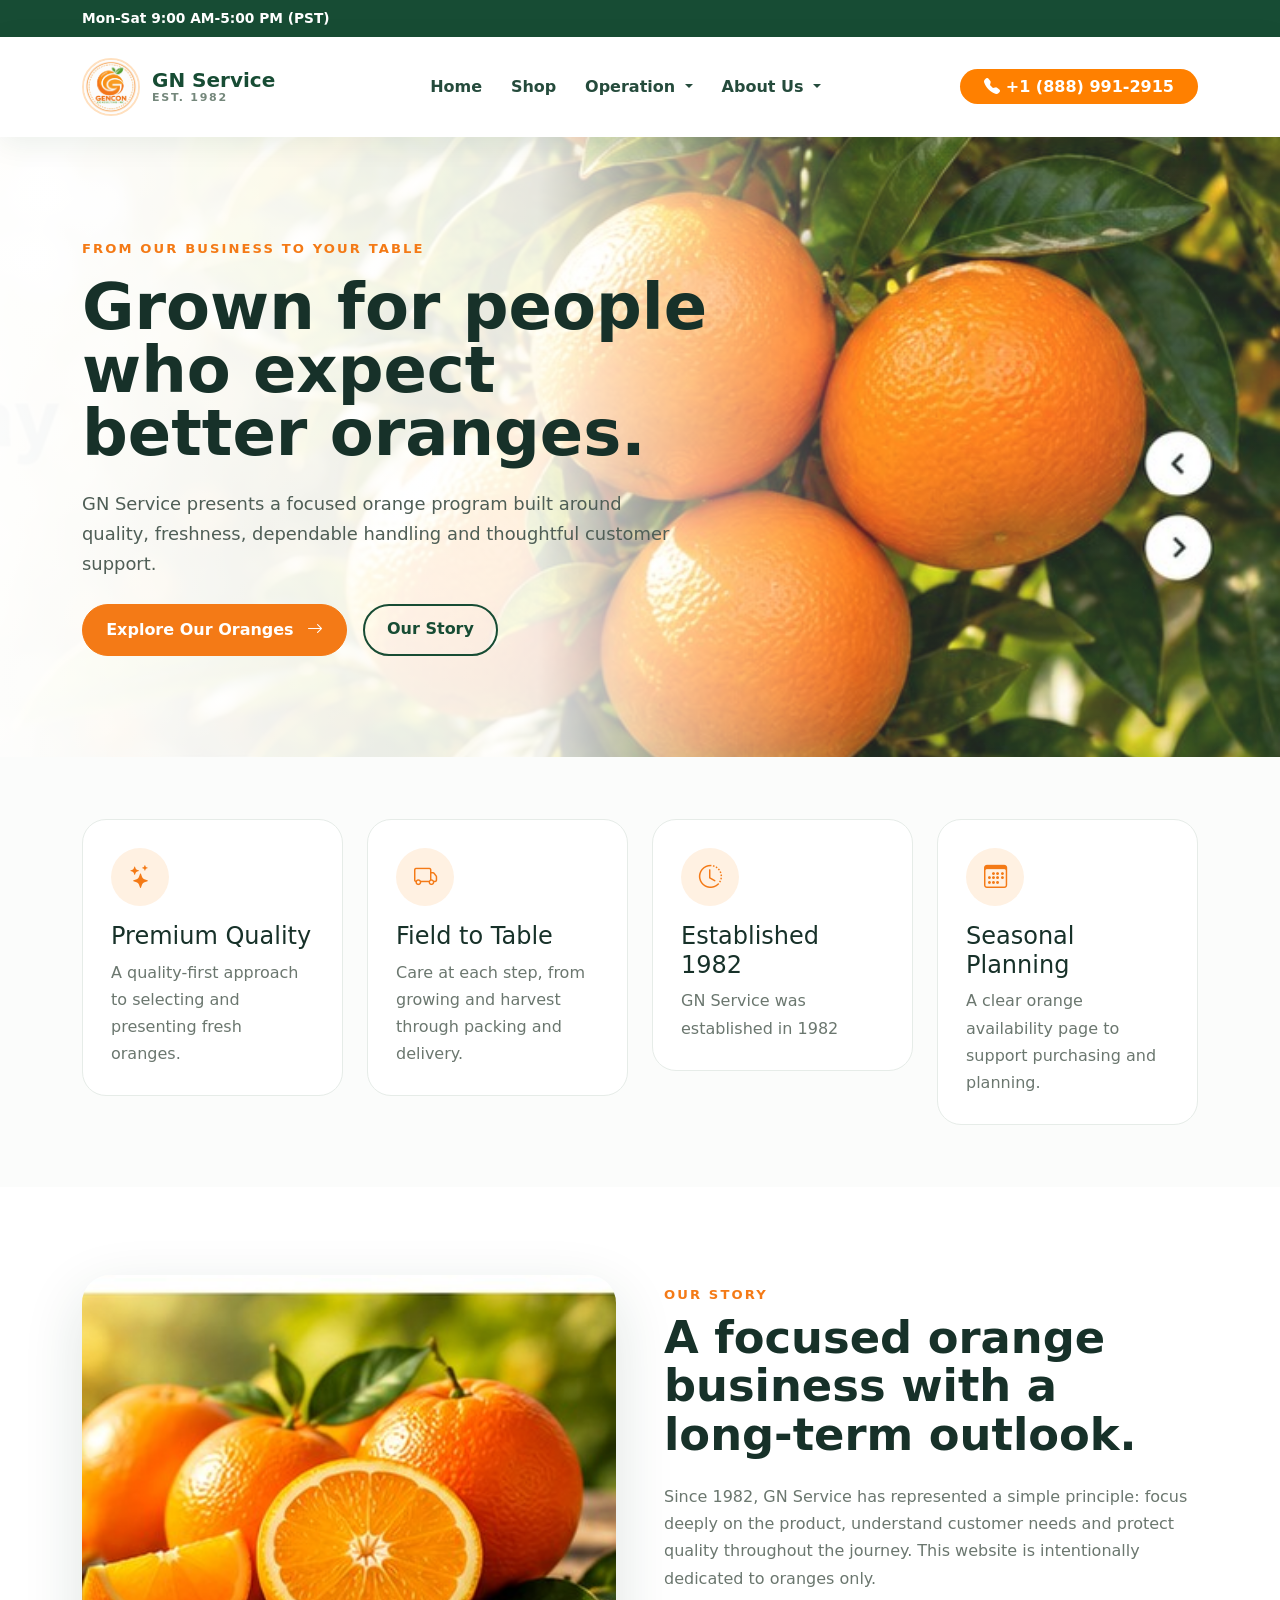
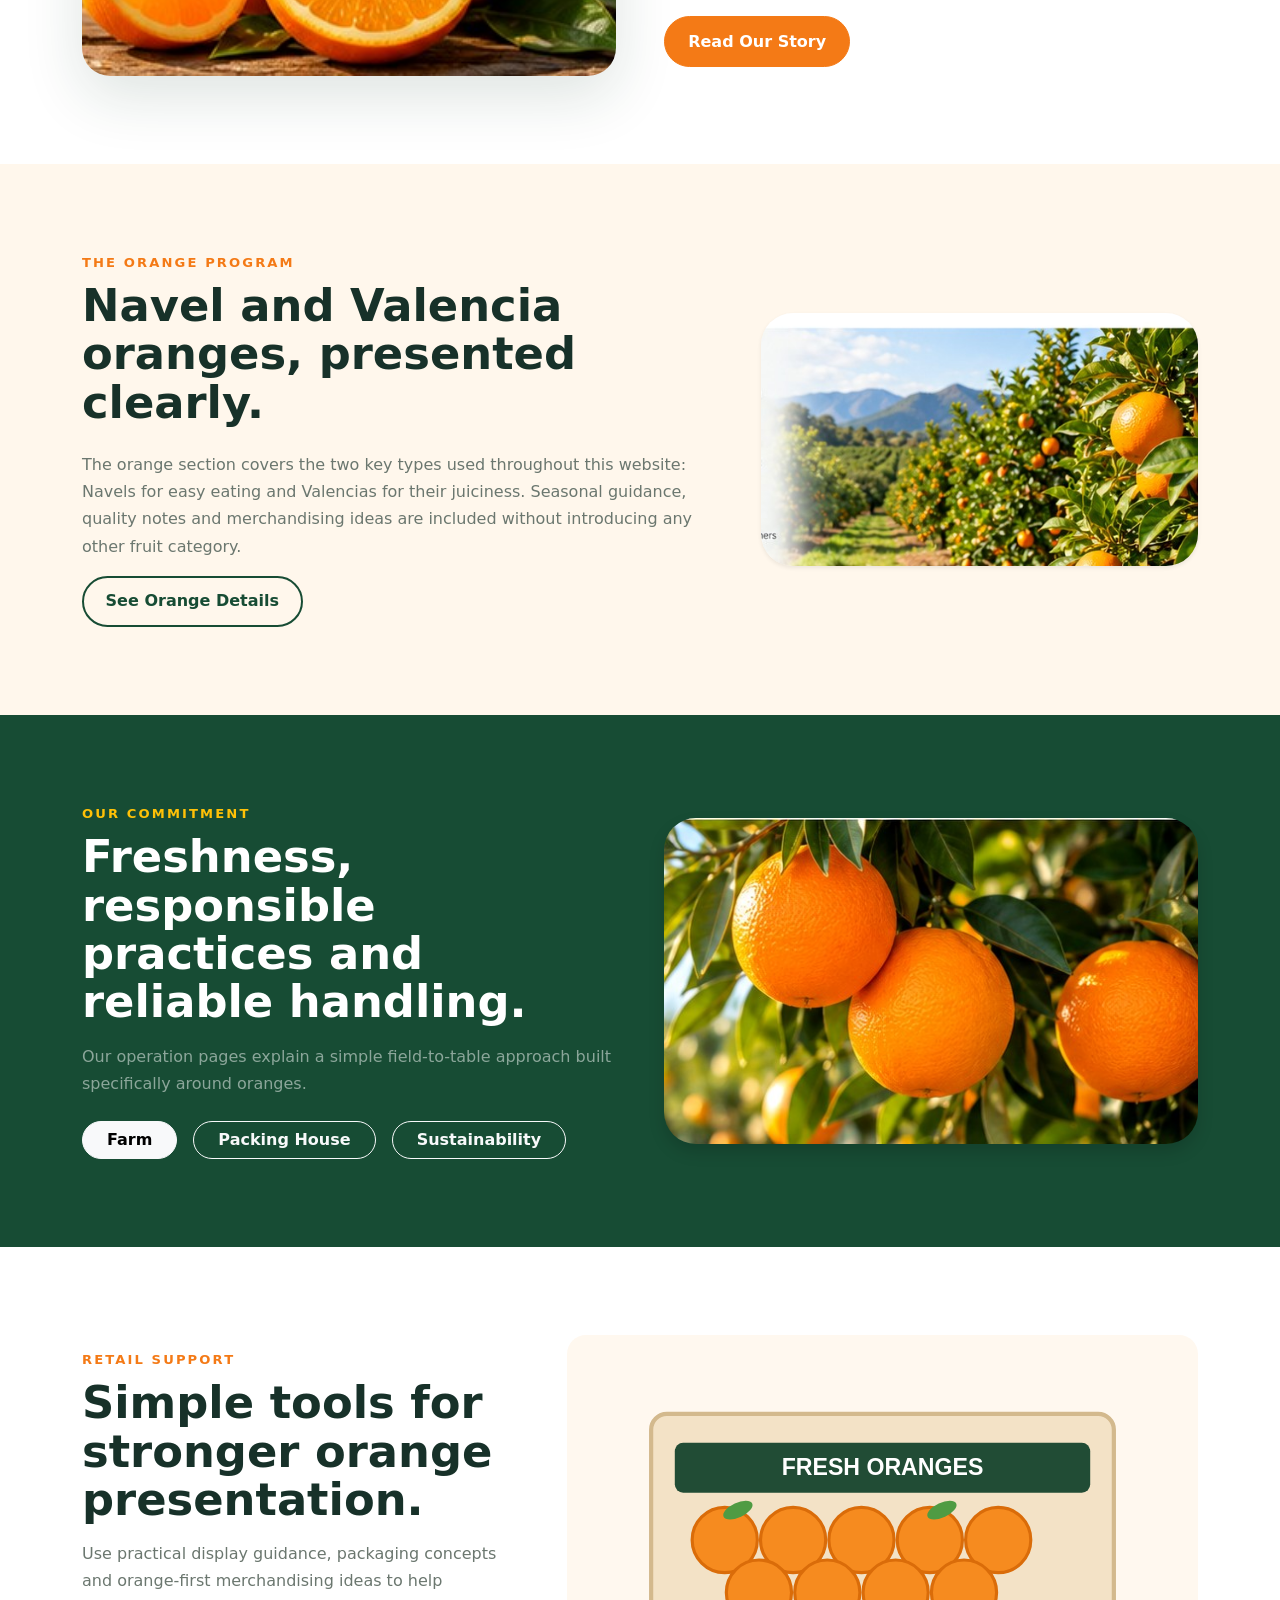
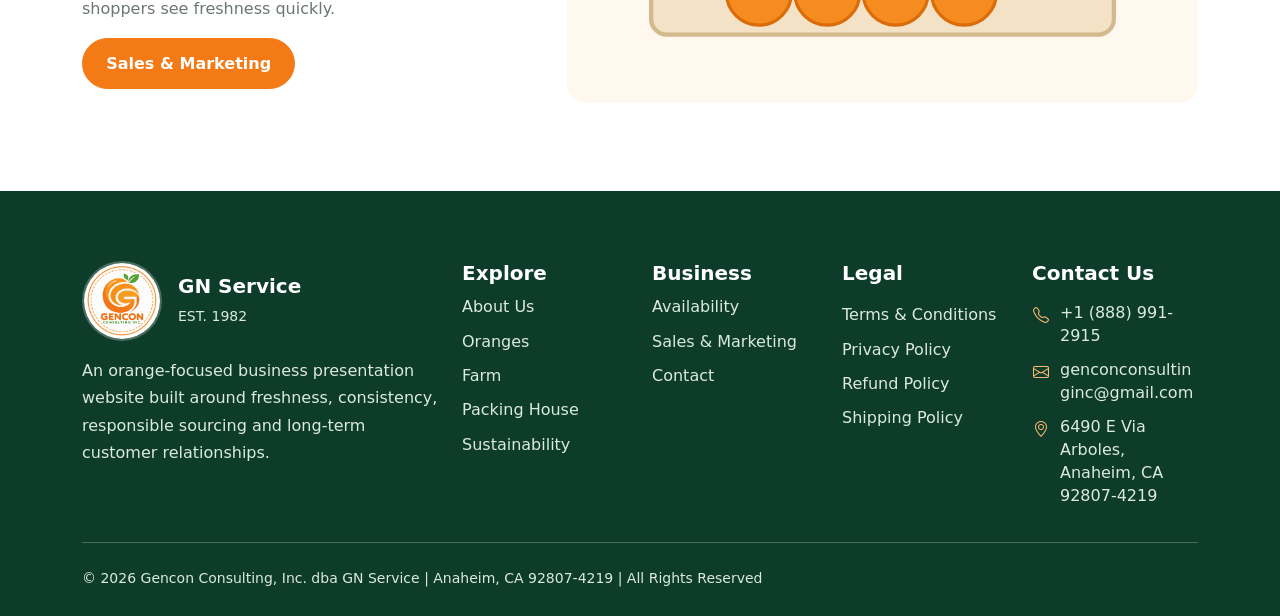
==== commit 0c5e82c1: "new" ====
--- a/index.html
+++ b/index.html
@@ -449,7 +449,7 @@
     <hr class="border-light opacity-25 my-4"/>
     <div class="d-flex justify-content-between flex-wrap gap-2 small">
      <span>
-      © 2026 GN Service | Anaheim, CA 92807-4219 | All Rights Reserved
+      © 2026 Gencon Consulting, Inc. dba GN Service | Anaheim, CA 92807-4219 | All Rights Reserved
      </span>
      
     </div>
